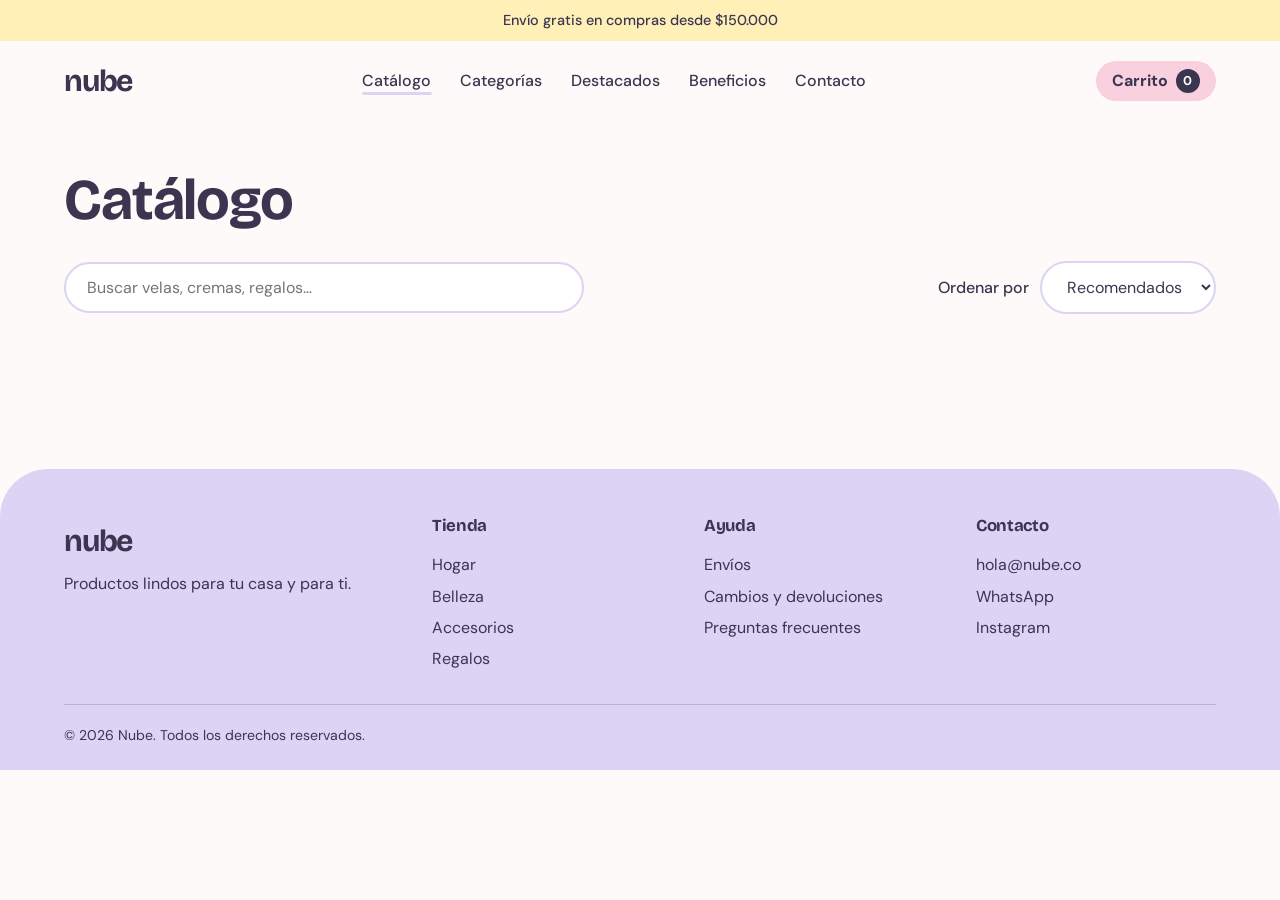
==== catalogo.html @ 1531eeb5 "Rename Catalogo.html to catalogo.html" ====
<!DOCTYPE html>
<html lang="es">
<head>
  <meta charset="UTF-8">
  <meta name="viewport" content="width=device-width, initial-scale=1">
  <title>Catálogo · Nube</title>
  <meta name="description" content="Mira todos los productos de Nube: hogar, bienestar, belleza, accesorios y regalos. Busca, filtra y pide por WhatsApp.">
  <meta name="theme-color" content="#dcd3f5">
  <link rel="canonical" href="https://www.tudominio.com/catalogo.html">
  <link rel="icon" href="data:image/svg+xml,%3Csvg xmlns='http://www.w3.org/2000/svg' viewBox='0 0 100 100'%3E%3Ctext y='.9em' font-size='90'%3E☁️%3C/text%3E%3C/svg%3E">
  <meta property="og:type" content="website">
  <meta property="og:site_name" content="Nube">
  <meta property="og:locale" content="es_CO">
  <meta property="og:title" content="Catálogo · Nube">
  <meta property="og:description" content="Mira todos los productos de Nube: hogar, bienestar, belleza, accesorios y regalos. Busca, filtra y pide por WhatsApp.">
  <meta property="og:url" content="https://www.tudominio.com/catalogo.html">
  <meta property="og:image" content="https://www.tudominio.com/img/compartir.jpg">
  <meta name="twitter:card" content="summary_large_image">
  <link rel="preconnect" href="https://fonts.googleapis.com">
  <link rel="preconnect" href="https://fonts.gstatic.com" crossorigin>
  <link href="https://fonts.googleapis.com/css2?family=Bricolage+Grotesque:opsz,wght@12..96,500;12..96,700&family=DM+Sans:wght@400;500;700&display=swap" rel="stylesheet">
  <link rel="stylesheet" href="styles.css">
</head>
<body data-pagina="catalogo">

  <a class="saltar" href="#contenido">Saltar al contenido</a>
  <noscript><p class="aviso">Para ver los productos y comprar necesitas activar JavaScript en tu navegador.</p></noscript>

  <p class="aviso">Envío gratis en compras desde $150.000</p>

  <header class="cabecera">
    <a class="logo" href="index.html">nube</a>
    <nav class="menu" id="menu" aria-label="Principal">
      <a href="catalogo.html" aria-current="page">Catálogo</a>
      <a href="index.html#categorias">Categorías</a>
      <a href="#destacados">Destacados</a>
      <a href="index.html#beneficios">Beneficios</a>
      <a href="#contacto">Contacto</a>
    </nav>
    <button class="carrito" id="abrir-carrito" aria-label="Carrito, 0 productos">Carrito <span id="contador">0</span></button>
    <button class="menu-btn" id="menu-btn" aria-expanded="false" aria-controls="menu" aria-label="Abrir menú"><span></span></button>
  </header>

  <main id="contenido">
    <section class="seccion catalogo">
      <h1 class="catalogo__titulo">Catálogo</h1>

      <div class="herramientas">
        <div class="buscador">
          <label class="sr" for="buscar">Buscar productos</label>
          <input id="buscar" type="search" placeholder="Buscar velas, cremas, regalos…" autocomplete="off">
        </div>
        <div class="orden">
          <label for="orden">Ordenar por</label>
          <select id="orden">
            <option value="relevancia">Recomendados</option>
            <option value="menor">Menor precio</option>
            <option value="mayor">Mayor precio</option>
            <option value="nombre">Nombre A–Z</option>
          </select>
        </div>
      </div>

      <div class="chips" id="chips" role="group" aria-label="Filtrar por categoría"></div>

      <p class="resultado" id="resultado" aria-live="polite"></p>
      <div class="productos" id="productos"></div>

      <div class="sin-resultados" id="sin-resultados" hidden>
        <h2>No encontramos productos con esa búsqueda</h2>
        <p>Prueba con otra palabra o revisa todas las categorías.</p>
        <button class="boton boton--suave" id="limpiar">Quitar filtros</button>
      </div>
    </section>
  </main>

  <footer class="pie" id="contacto">
    <div>
      <a class="logo" href="index.html">nube</a>
      <p>Productos lindos para tu casa y para ti.</p>
    </div>
    <div>
      <h3>Tienda</h3>
      <a href="catalogo.html?cat=hogar">Hogar</a><a href="catalogo.html?cat=belleza">Belleza</a><a href="catalogo.html?cat=accesorios">Accesorios</a><a href="catalogo.html?cat=regalos">Regalos</a>
    </div>
    <div>
      <h3>Ayuda</h3>
      <a href="#">Envíos</a><a href="#">Cambios y devoluciones</a><a href="#">Preguntas frecuentes</a>
    </div>
    <div>
      <h3>Contacto</h3>
      <a href="mailto:hola@nube.co">hola@nube.co</a><a href="#">WhatsApp</a><a href="#">Instagram</a>
    </div>
    <p class="pie__legal">© 2026 Nube. Todos los derechos reservados.</p>
  </footer>

  <div class="overlay" id="overlay"></div>
  <aside class="drawer" id="drawer" aria-label="Tu carrito">
    <div class="drawer__cab">
      <h2>Tu carrito</h2>
      <button class="drawer__cerrar" id="cerrar" aria-label="Cerrar carrito">✕</button>
    </div>

    <div class="drawer__cuerpo">
      <div id="vacio" class="vacio">
        <p>Aún no has agregado nada.</p>
        <button class="boton boton--suave" id="seguir">Ver productos</button>
      </div>
      <ul id="items" class="items"></ul>
    </div>

    <form class="drawer__pie" id="pedido" hidden>
      <p class="total"><span>Total</span><strong id="total">$0</strong></p>
      <label for="nombre">Tu nombre</label>
      <input id="nombre" required autocomplete="name">
      <label for="direccion">Ciudad y dirección de entrega</label>
      <input id="direccion" required autocomplete="street-address">
      <label for="notas">Notas (opcional)</label>
      <input id="notas" placeholder="Color, talla, hora de entrega…">
      <button class="boton boton--wa" type="submit">Enviar pedido por WhatsApp</button>
      <p class="nota">Confirmamos disponibilidad y envío por el chat. El pago se acuerda ahí.</p>
    </form>
  </aside>

  <script src="productos.js"></script>
  <script src="carrito.js"></script>
  <script src="catalogo.js"></script>
  <script src="menu.js"></script>
  <script src="whatsapp.js"></script>
</body>
</html>
---- styles.css ----
/* ===== Tokens ===== */
:root {
  --fondo: #fffafa;
  --tinta: #3b3550;
  --tinta-suave: #6d6785;
  --durazno: #ffd9c9;
  --menta: #cdefe0;
  --lavanda: #dcd3f5;
  --mantequilla: #fff0b8;
  --cielo: #cfe6f7;
  --rosa: #f9d0dd;
  --radio: 24px;
  --fuente-titulo: "Bricolage Grotesque", system-ui, sans-serif;
  --fuente-texto: "DM Sans", system-ui, sans-serif;
}

*, *::before, *::after { box-sizing: border-box; }
html { scroll-behavior: smooth; }
body {
  margin: 0;
  background: var(--fondo);
  color: var(--tinta);
  font-family: var(--fuente-texto);
  font-size: 1rem;
  line-height: 1.6;
}
h1, h2, h3 { font-family: var(--fuente-titulo); line-height: 1.1; margin: 0; letter-spacing: -0.02em; }
p { margin: 0; }
a { color: inherit; }
:focus-visible { outline: 3px solid var(--tinta); outline-offset: 3px; border-radius: 8px; }
.sr { position: absolute; width: 1px; height: 1px; overflow: hidden; clip: rect(0 0 0 0); }

/* Tonos reutilizables */
.tono-durazno { background: var(--durazno); }
.tono-menta { background: var(--menta); }
.tono-lavanda { background: var(--lavanda); }
.tono-mantequilla { background: var(--mantequilla); }
.tono-cielo { background: var(--cielo); }
.tono-rosa { background: var(--rosa); }

/* ===== Botones ===== */
.boton {
  display: inline-block;
  padding: 0.85rem 1.6rem;
  border: 0;
  border-radius: 999px;
  background: var(--tinta);
  color: #fff;
  font: 700 1rem var(--fuente-texto);
  text-decoration: none;
  cursor: pointer;
  transition: transform 0.15s ease, background 0.15s ease;
}
.boton:hover { background: #2b2640; transform: translateY(-2px); }
.boton--suave { background: var(--lavanda); color: var(--tinta); }
.boton--suave:hover { background: #cfc3f0; }
.boton--mini { padding: 0.45rem 1rem; font-size: 0.9rem; }

/* ===== Aviso y cabecera ===== */
.aviso {
  background: var(--mantequilla);
  text-align: center;
  padding: 0.55rem 1rem;
  font-size: 0.9rem;
  font-weight: 500;
}
.cabecera {
  position: sticky; top: 0; z-index: 10;
  display: flex; align-items: center; justify-content: space-between; gap: 1rem;
  padding: 1rem clamp(1rem, 5vw, 4rem);
  background: rgba(255, 250, 250, 0.92);
  backdrop-filter: blur(8px);
}
.logo {
  font-family: var(--fuente-titulo);
  font-weight: 700;
  font-size: 1.9rem;
  letter-spacing: -0.04em;
  text-decoration: none;
}
.menu { display: flex; gap: 1.8rem; }
.menu a { text-decoration: none; font-weight: 500; }
.menu a:hover { text-decoration: underline; text-underline-offset: 6px; }
.carrito {
  display: inline-flex; align-items: center; gap: 0.5rem;
  padding: 0.5rem 1rem;
  background: var(--rosa);
  border-radius: 999px;
  font-weight: 700; text-decoration: none;
}
.carrito span {
  display: grid; place-items: center;
  min-width: 1.5rem; height: 1.5rem;
  background: var(--tinta); color: #fff;
  border-radius: 999px; font-size: 0.8rem;
}

/* ===== Hero ===== */
.hero {
  display: grid;
  grid-template-columns: 1.1fr 1fr;
  align-items: center;
  gap: 3rem;
  padding: clamp(2rem, 6vw, 5rem) clamp(1rem, 5vw, 4rem);
}
.hero h1 { font-size: clamp(2.4rem, 5.5vw, 4.4rem); max-width: 14ch; }
.hero__texto p { margin: 1.4rem 0 2rem; max-width: 46ch; font-size: 1.15rem; color: var(--tinta-suave); }
.hero__acciones { display: flex; flex-wrap: wrap; gap: 0.8rem; }

.hero__collage {
  position: relative;
  aspect-ratio: 1 / 1;
  max-width: 520px;
  width: 100%;
  justify-self: center;
}
.forma {
  position: absolute;
  display: grid; place-items: center;
  font-size: clamp(3rem, 8vw, 5.5rem);
}
.forma--1 { inset: 0 38% 38% 0; background: var(--durazno); border-radius: 50% 50% 50% 12%; }
.forma--2 { inset: 8% 0 50% 54%; background: var(--lavanda); border-radius: 999px; }
.forma--3 { inset: 46% 30% 0 0; background: var(--menta); border-radius: 12% 50% 50% 50%; }
.forma--4 { inset: 56% 0 0 72%; background: var(--mantequilla); border-radius: 50%; font-size: clamp(2rem, 5vw, 3.4rem); }

/* ===== Secciones ===== */
.seccion { padding: clamp(2.5rem, 6vw, 4.5rem) clamp(1rem, 5vw, 4rem); }
.seccion h2 { font-size: clamp(1.7rem, 3.5vw, 2.5rem); }
.seccion__cabecera {
  display: flex; align-items: end; justify-content: space-between; gap: 1rem; flex-wrap: wrap;
  margin-bottom: 2rem;
}
.enlace { font-weight: 700; text-underline-offset: 5px; }

/* Categorías */
.categorias {
  display: grid;
  grid-template-columns: repeat(5, 1fr);
  gap: 1rem;
  margin-top: 2rem;
}
.cat {
  display: flex; flex-direction: column; justify-content: space-between;
  min-height: 170px;
  padding: 1.2rem;
  border-radius: var(--radio);
  text-decoration: none;
  font: 700 1.25rem var(--fuente-titulo);
  transition: transform 0.2s ease;
}
.cat span { font-size: 2.4rem; }
.cat:hover { transform: translateY(-6px) rotate(-1deg); }
.cat--durazno { background: var(--durazno); border-radius: 60px 24px 24px 24px; }
.cat--menta { background: var(--menta); border-radius: 24px 60px 24px 24px; }
.cat--lavanda { background: var(--lavanda); border-radius: 24px 24px 60px 24px; }
.cat--mantequilla { background: var(--mantequilla); border-radius: 24px 24px 24px 60px; }
.cat--cielo { background: var(--cielo); border-radius: 60px 24px 60px 24px; }

/* Productos */
.productos {
  display: grid;
  grid-template-columns: repeat(4, 1fr);
  gap: 1.5rem;
}
.producto {
  display: flex; flex-direction: column; gap: 0.35rem;
}
.producto__img {
  position: relative;
  display: grid; place-items: center;
  aspect-ratio: 1 / 1;
  margin-bottom: 0.6rem;
  border-radius: var(--radio);
  font-size: 4.5rem;
  overflow: hidden;
}
.etiqueta {
  position: absolute; top: 0.8rem; left: 0.8rem;
  padding: 0.2rem 0.7rem;
  background: #fff; color: var(--tinta);
  border-radius: 999px;
  font: 700 0.8rem var(--fuente-texto);
}
.producto h3 { font-size: 1.1rem; letter-spacing: -0.01em; }
.producto__desc { color: var(--tinta-suave); font-size: 0.92rem; }
.producto__pie {
  display: flex; align-items: center; justify-content: space-between;
  margin-top: 0.5rem;
}
.producto__pie strong { font: 700 1.15rem var(--fuente-titulo); }

/* Beneficios */
.beneficios ul {
  list-style: none; padding: 0; margin: 2rem 0 0;
  display: grid; grid-template-columns: repeat(4, 1fr); gap: 1rem;
}
.beneficios li { padding: 1.6rem; border-radius: var(--radio); }
.beneficios h3 { font-size: 1.2rem; margin-bottom: 0.5rem; }
.beneficios p { font-size: 0.95rem; }

/* Boletín */
.boletin {
  display: grid; grid-template-columns: 1fr 1fr; align-items: center; gap: 2rem;
  margin: 1rem clamp(1rem, 5vw, 4rem) 4rem;
  padding: clamp(2rem, 5vw, 3.5rem);
  background: var(--rosa);
  border-radius: 48px;
}
.boletin h2 { font-size: clamp(1.6rem, 3.2vw, 2.3rem); }
.boletin p { margin-top: 0.6rem; }
.boletin__form { display: flex; flex-wrap: wrap; gap: 0.7rem; }
.boletin__form input {
  flex: 1 1 220px;
  padding: 0.85rem 1.2rem;
  border: 2px solid transparent;
  border-radius: 999px;
  background: #fff;
  font: 400 1rem var(--fuente-texto);
  color: var(--tinta);
}
.boletin__form input:focus { outline: none; border-color: var(--tinta); }

/* ===== Pie ===== */
.pie {
  display: grid; grid-template-columns: 1.4fr 1fr 1fr 1fr; gap: 2rem;
  padding: 3rem clamp(1rem, 5vw, 4rem) 1.5rem;
  background: var(--lavanda);
  border-radius: 48px 48px 0 0;
}
.pie h3 { font-size: 1.05rem; margin-bottom: 0.7rem; }
.pie div { display: flex; flex-direction: column; gap: 0.35rem; }
.pie a { text-decoration: none; }
.pie a:not(.logo):hover { text-decoration: underline; text-underline-offset: 4px; }
.pie__legal { grid-column: 1 / -1; padding-top: 1.2rem; border-top: 1px solid rgba(59, 53, 80, 0.2); font-size: 0.88rem; }

/* ===== Responsive ===== */
@media (max-width: 960px) {
  .hero { grid-template-columns: 1fr; }
  .categorias { grid-template-columns: repeat(3, 1fr); }
  .productos, .beneficios ul { grid-template-columns: repeat(2, 1fr); }
  .boletin { grid-template-columns: 1fr; }
  .pie { grid-template-columns: 1fr 1fr; }
}
@media (max-width: 640px) {
  .categorias { grid-template-columns: repeat(2, 1fr); }
  .productos { gap: 1rem; }
  .producto__img { font-size: 3.2rem; }
  .producto__pie { flex-direction: column; align-items: flex-start; gap: 0.5rem; }
  .beneficios ul { grid-template-columns: 1fr; }
  .boletin { border-radius: 32px; }
}
@media (prefers-reduced-motion: reduce) {
  html { scroll-behavior: auto; }
  * { transition: none !important; }
}

/* ===== Carrito (panel lateral) ===== */
button.carrito { border: 0; font-family: var(--fuente-texto); font-size: 1rem; color: var(--tinta); cursor: pointer; }
.producto__img img { width: 100%; height: 100%; object-fit: cover; }
body.sin-scroll { overflow: hidden; }

.overlay {
  position: fixed; inset: 0; z-index: 20;
  background: rgba(59, 53, 80, 0.35);
  opacity: 0; visibility: hidden;
  transition: opacity 0.25s ease, visibility 0.25s;
}
.overlay.abierto { opacity: 1; visibility: visible; }

.drawer {
  position: fixed; top: 0; right: 0; bottom: 0; z-index: 30;
  display: flex; flex-direction: column;
  width: min(440px, 100%);
  background: var(--fondo);
  border-radius: 32px 0 0 32px;
  transform: translateX(100%); visibility: hidden;
  transition: transform 0.3s ease, visibility 0.3s;
}
.drawer.abierto { transform: none; visibility: visible; }
.drawer__cab { display: flex; justify-content: space-between; align-items: center; padding: 1.4rem 1.5rem 1rem; }
.drawer__cab h2 { font-size: 1.6rem; }
.drawer__cerrar {
  width: 2.5rem; height: 2.5rem; border: 0; border-radius: 50%;
  background: var(--lavanda); color: var(--tinta); font-size: 1rem; cursor: pointer;
}
.drawer__cuerpo { flex: 1; overflow-y: auto; padding: 0 1.5rem; }
.vacio { display: grid; justify-items: start; gap: 1rem; padding: 1rem 0; color: var(--tinta-suave); }
.items { list-style: none; margin: 0; padding: 0; display: grid; gap: 1rem; }
.linea { display: grid; grid-template-columns: 64px 1fr auto; gap: 0.9rem; align-items: start; }
.linea__img { display: grid; place-items: center; width: 64px; height: 64px; border-radius: 16px; font-size: 2rem; }
.linea__info { display: grid; gap: 0.15rem; font-size: 0.95rem; }
.linea__info span { color: var(--tinta-suave); }
.linea__sub { font-weight: 700; }
.cantidad { display: inline-flex; align-items: center; gap: 0.6rem; margin-top: 0.3rem; }
.cantidad button {
  width: 1.9rem; height: 1.9rem; border: 0; border-radius: 50%;
  background: var(--menta); color: var(--tinta); font-size: 1.1rem; cursor: pointer;
}
.cantidad output { min-width: 1.2rem; text-align: center; font-weight: 700; }

.drawer__pie {
  display: grid; gap: 0.35rem;
  padding: 1.2rem 1.5rem 1.5rem;
  background: var(--rosa);
  border-radius: 28px 0 0 0;
}
.drawer__pie[hidden], .vacio[hidden] { display: none; }
.total { display: flex; justify-content: space-between; align-items: baseline; margin-bottom: 0.4rem; }
.total strong { font: 700 1.6rem var(--fuente-titulo); }
.drawer__pie label { font-size: 0.88rem; font-weight: 500; }
.drawer__pie input {
  padding: 0.65rem 1rem; margin-bottom: 0.4rem;
  border: 2px solid transparent; border-radius: 14px;
  background: #fff; color: var(--tinta); font: 400 1rem var(--fuente-texto);
}
.drawer__pie input:focus { outline: none; border-color: var(--tinta); }
.boton--wa { margin-top: 0.4rem; background: #25d366; color: #10361f; }
.boton--wa:hover { background: #1fbd5b; }
.nota { font-size: 0.82rem; color: var(--tinta-suave); text-align: center; }

/* ===== Catálogo ===== */
.menu a[aria-current="page"] { text-decoration: underline; text-underline-offset: 6px; text-decoration-thickness: 3px; text-decoration-color: var(--lavanda); }
.catalogo { padding-top: clamp(1.5rem, 4vw, 3rem); }
.catalogo__titulo { font-size: clamp(2.2rem, 5vw, 3.6rem); margin-bottom: 1.8rem; }
.herramientas { display: flex; flex-wrap: wrap; gap: 1rem; align-items: center; justify-content: space-between; }
.buscador { flex: 1 1 280px; max-width: 520px; }
.buscador input, .orden select {
  width: 100%;
  padding: 0.8rem 1.3rem;
  border: 2px solid var(--lavanda);
  border-radius: 999px;
  background: #fff;
  color: var(--tinta);
  font: 400 1rem var(--fuente-texto);
}
.buscador input:focus, .orden select:focus { outline: none; border-color: var(--tinta); }
.orden { display: flex; align-items: center; gap: 0.7rem; font-weight: 500; }
.orden select { width: auto; padding-right: 1rem; cursor: pointer; }
.chips { display: flex; flex-wrap: wrap; gap: 0.6rem; margin: 1.4rem 0 1.2rem; }
.chip {
  padding: 0.55rem 1.1rem;
  border: 2px solid transparent;
  border-radius: 999px;
  color: var(--tinta);
  font: 700 0.95rem var(--fuente-texto);
  cursor: pointer;
  transition: transform 0.15s ease;
}
.chip span { margin-left: 0.25rem; opacity: 0.65; font-weight: 500; }
.chip:hover { transform: translateY(-2px); }
.chip[aria-pressed="true"] { background: var(--tinta); color: #fff; }
.resultado { min-height: 1.6rem; margin-bottom: 1rem; color: var(--tinta-suave); font-size: 0.95rem; }
.sin-resultados { display: grid; justify-items: start; gap: 0.8rem; padding: 2.5rem; background: var(--mantequilla); border-radius: var(--radio); }
.sin-resultados[hidden], .productos[hidden] { display: none; }
.sin-resultados h2 { font-size: 1.5rem; }
@media (max-width: 640px) { .orden { width: 100%; } .orden select { flex: 1; } }

/* ===== Accesibilidad: enlace para saltar al contenido ===== */
.saltar {
  position: absolute; left: 1rem; top: -4rem; z-index: 50;
  padding: 0.6rem 1.1rem;
  background: var(--tinta); color: #fff;
  border-radius: 999px; font-weight: 700; text-decoration: none;
}
.saltar:focus { top: 1rem; }

/* ===== Menú hamburguesa ===== */
.menu-btn {
  display: none;
  position: relative;
  width: 2.75rem; height: 2.75rem;
  border: 0; border-radius: 50%;
  background: var(--lavanda);
  cursor: pointer;
}
.menu-btn span, .menu-btn span::before, .menu-btn span::after {
  position: absolute;
  width: 20px; height: 2px;
  background: var(--tinta);
  border-radius: 2px;
  transition: transform 0.2s ease, background 0.2s ease;
}
.menu-btn span { top: 50%; left: 50%; margin: -1px 0 0 -10px; }
.menu-btn span::before, .menu-btn span::after { content: ""; left: 0; }
.menu-btn span::before { top: -6px; }
.menu-btn span::after { top: 6px; }
.menu-btn[aria-expanded="true"] span { background: transparent; }
.menu-btn[aria-expanded="true"] span::before { transform: translateY(6px) rotate(45deg); }
.menu-btn[aria-expanded="true"] span::after { transform: translateY(-6px) rotate(-45deg); }

@media (max-width: 760px) {
  .menu-btn { display: inline-block; }
  .carrito { margin-left: auto; }
  .menu {
    position: absolute; top: 100%; left: 0; right: 0;
    flex-direction: column; gap: 0;
    padding: 0.4rem clamp(1rem, 5vw, 4rem) 1.2rem;
    background: var(--fondo);
    border-radius: 0 0 28px 28px;
    box-shadow: 0 18px 30px -18px rgba(59, 53, 80, 0.35);
    opacity: 0; visibility: hidden; transform: translateY(-8px);
    transition: opacity 0.2s ease, transform 0.2s ease, visibility 0.2s;
  }
  .menu.abierto { opacity: 1; visibility: visible; transform: none; }
  .menu a { padding: 0.9rem 0; border-bottom: 1px solid var(--lavanda); font-size: 1.15rem; }
  .menu a:last-child { border-bottom: 0; }
}

/* ===== Botón flotante de WhatsApp ===== */
.wa-flotante {
  position: fixed;
  right: max(1rem, env(safe-area-inset-right));
  bottom: max(1rem, env(safe-area-inset-bottom));
  z-index: 15;
  display: inline-flex; align-items: center; gap: 0.6rem;
  height: 3.5rem; padding: 0 1.3rem 0 1rem;
  background: #25d366; color: #10361f;
  border-radius: 999px;
  box-shadow: 0 10px 24px -8px rgba(16, 54, 31, 0.45);
  font-weight: 700; text-decoration: none;
  transition: transform 0.15s ease, background 0.15s ease;
}
.wa-flotante:hover { background: #1fbd5b; transform: translateY(-3px); }
body.sin-scroll .wa-flotante { display: none; }
@media (max-width: 640px) {
  .wa-flotante { width: 3.5rem; padding: 0; justify-content: center; }
  .wa-flotante span { display: none; }
}
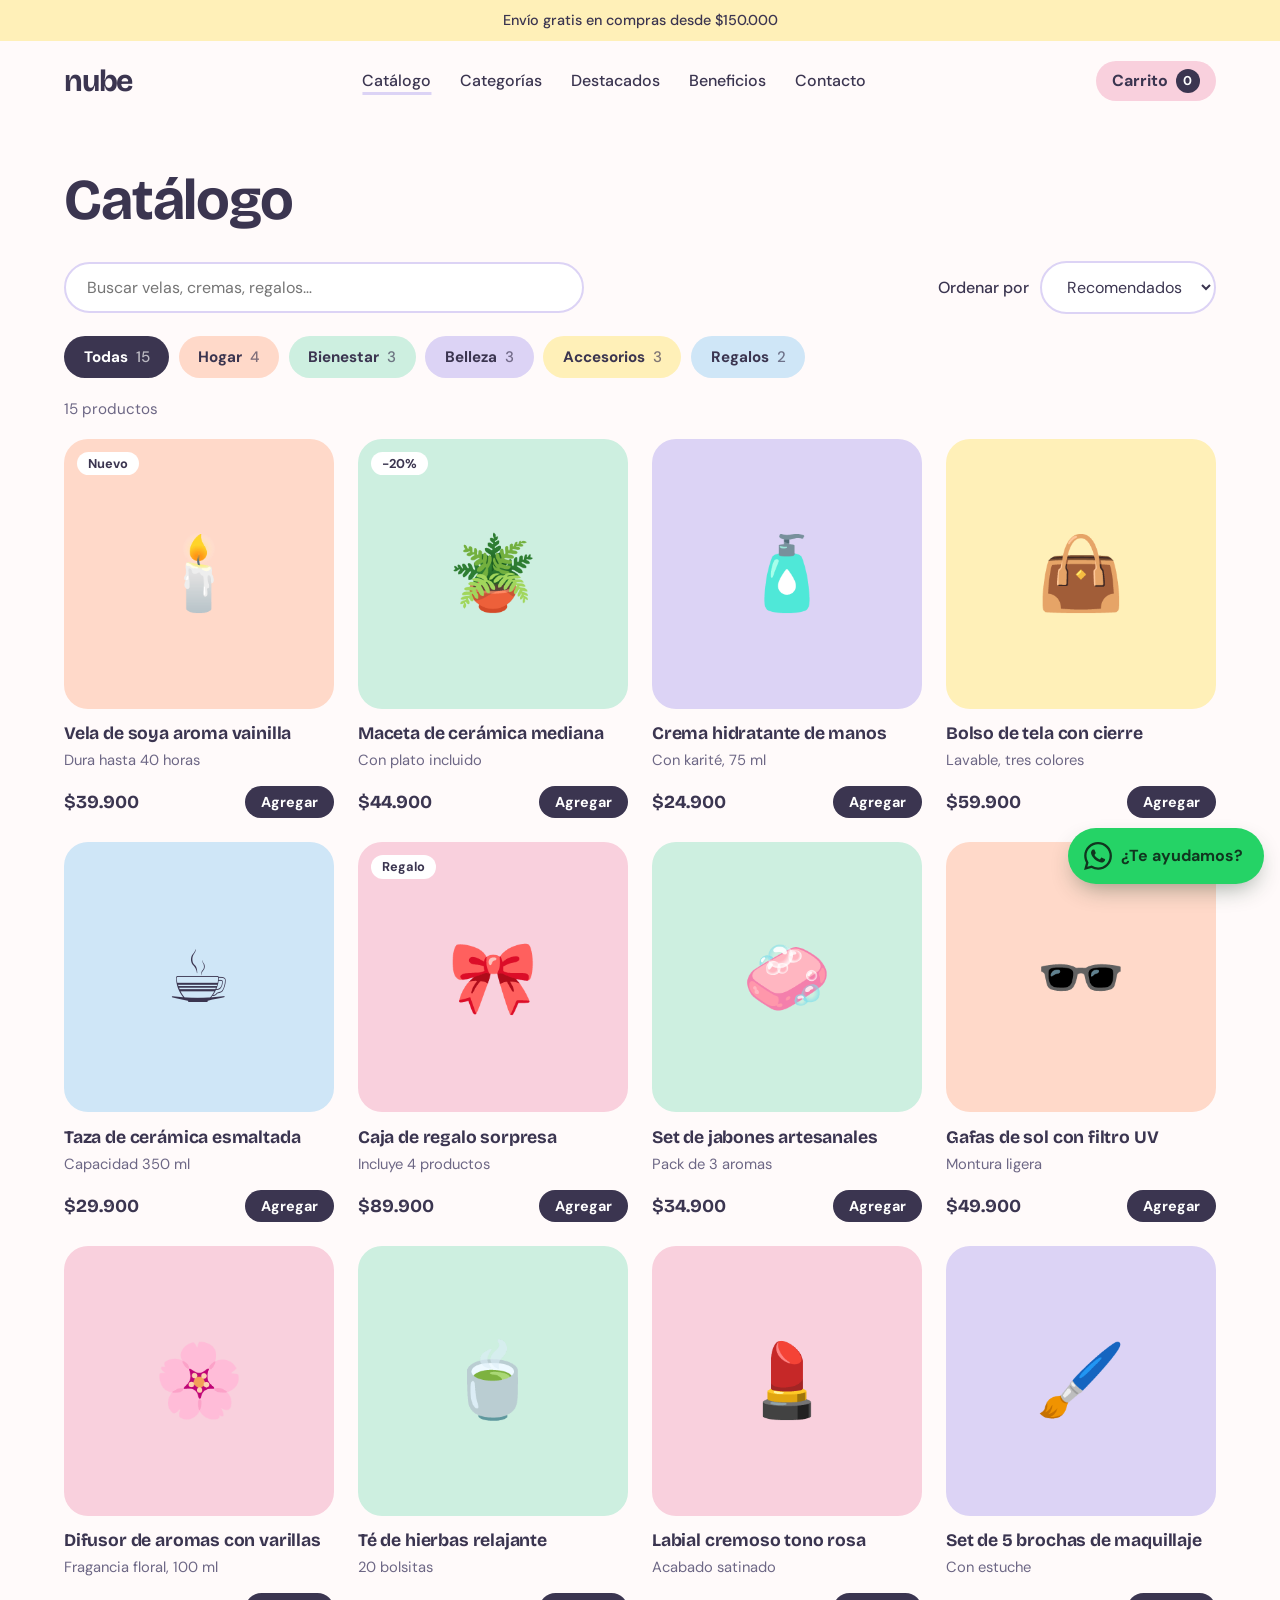
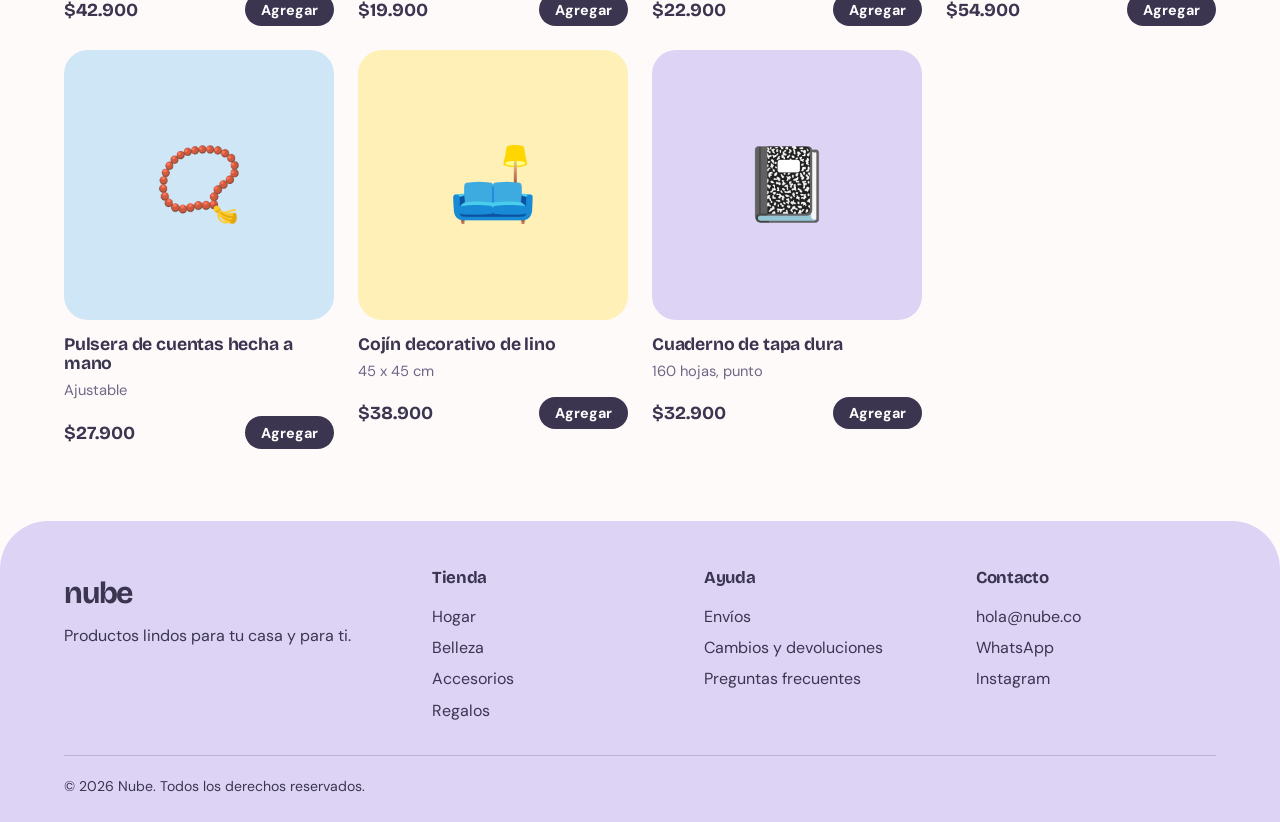
==== commit 5dd06bda: "Add files via upload" ====
--- a/catalogo.html
+++ b/catalogo.html
@@ -1,131 +1,131 @@
-<!DOCTYPE html>
-<html lang="es">
-<head>
-  <meta charset="UTF-8">
-  <meta name="viewport" content="width=device-width, initial-scale=1">
-  <title>Catálogo · Nube</title>
-  <meta name="description" content="Mira todos los productos de Nube: hogar, bienestar, belleza, accesorios y regalos. Busca, filtra y pide por WhatsApp.">
-  <meta name="theme-color" content="#dcd3f5">
-  <link rel="canonical" href="https://www.tudominio.com/catalogo.html">
-  <link rel="icon" href="data:image/svg+xml,%3Csvg xmlns='http://www.w3.org/2000/svg' viewBox='0 0 100 100'%3E%3Ctext y='.9em' font-size='90'%3E☁️%3C/text%3E%3C/svg%3E">
-  <meta property="og:type" content="website">
-  <meta property="og:site_name" content="Nube">
-  <meta property="og:locale" content="es_CO">
-  <meta property="og:title" content="Catálogo · Nube">
-  <meta property="og:description" content="Mira todos los productos de Nube: hogar, bienestar, belleza, accesorios y regalos. Busca, filtra y pide por WhatsApp.">
-  <meta property="og:url" content="https://www.tudominio.com/catalogo.html">
-  <meta property="og:image" content="https://www.tudominio.com/img/compartir.jpg">
-  <meta name="twitter:card" content="summary_large_image">
-  <link rel="preconnect" href="https://fonts.googleapis.com">
-  <link rel="preconnect" href="https://fonts.gstatic.com" crossorigin>
-  <link href="https://fonts.googleapis.com/css2?family=Bricolage+Grotesque:opsz,wght@12..96,500;12..96,700&family=DM+Sans:wght@400;500;700&display=swap" rel="stylesheet">
-  <link rel="stylesheet" href="styles.css">
-</head>
-<body data-pagina="catalogo">
-
-  <a class="saltar" href="#contenido">Saltar al contenido</a>
-  <noscript><p class="aviso">Para ver los productos y comprar necesitas activar JavaScript en tu navegador.</p></noscript>
-
-  <p class="aviso">Envío gratis en compras desde $150.000</p>
-
-  <header class="cabecera">
-    <a class="logo" href="index.html">nube</a>
-    <nav class="menu" id="menu" aria-label="Principal">
-      <a href="catalogo.html" aria-current="page">Catálogo</a>
-      <a href="index.html#categorias">Categorías</a>
-      <a href="#destacados">Destacados</a>
-      <a href="index.html#beneficios">Beneficios</a>
-      <a href="#contacto">Contacto</a>
-    </nav>
-    <button class="carrito" id="abrir-carrito" aria-label="Carrito, 0 productos">Carrito <span id="contador">0</span></button>
-    <button class="menu-btn" id="menu-btn" aria-expanded="false" aria-controls="menu" aria-label="Abrir menú"><span></span></button>
-  </header>
-
-  <main id="contenido">
-    <section class="seccion catalogo">
-      <h1 class="catalogo__titulo">Catálogo</h1>
-
-      <div class="herramientas">
-        <div class="buscador">
-          <label class="sr" for="buscar">Buscar productos</label>
-          <input id="buscar" type="search" placeholder="Buscar velas, cremas, regalos…" autocomplete="off">
-        </div>
-        <div class="orden">
-          <label for="orden">Ordenar por</label>
-          <select id="orden">
-            <option value="relevancia">Recomendados</option>
-            <option value="menor">Menor precio</option>
-            <option value="mayor">Mayor precio</option>
-            <option value="nombre">Nombre A–Z</option>
-          </select>
-        </div>
-      </div>
-
-      <div class="chips" id="chips" role="group" aria-label="Filtrar por categoría"></div>
-
-      <p class="resultado" id="resultado" aria-live="polite"></p>
-      <div class="productos" id="productos"></div>
-
-      <div class="sin-resultados" id="sin-resultados" hidden>
-        <h2>No encontramos productos con esa búsqueda</h2>
-        <p>Prueba con otra palabra o revisa todas las categorías.</p>
-        <button class="boton boton--suave" id="limpiar">Quitar filtros</button>
-      </div>
-    </section>
-  </main>
-
-  <footer class="pie" id="contacto">
-    <div>
-      <a class="logo" href="index.html">nube</a>
-      <p>Productos lindos para tu casa y para ti.</p>
-    </div>
-    <div>
-      <h3>Tienda</h3>
-      <a href="catalogo.html?cat=hogar">Hogar</a><a href="catalogo.html?cat=belleza">Belleza</a><a href="catalogo.html?cat=accesorios">Accesorios</a><a href="catalogo.html?cat=regalos">Regalos</a>
-    </div>
-    <div>
-      <h3>Ayuda</h3>
-      <a href="#">Envíos</a><a href="#">Cambios y devoluciones</a><a href="#">Preguntas frecuentes</a>
-    </div>
-    <div>
-      <h3>Contacto</h3>
-      <a href="mailto:hola@nube.co">hola@nube.co</a><a href="#">WhatsApp</a><a href="#">Instagram</a>
-    </div>
-    <p class="pie__legal">© 2026 Nube. Todos los derechos reservados.</p>
-  </footer>
-
-  <div class="overlay" id="overlay"></div>
-  <aside class="drawer" id="drawer" aria-label="Tu carrito">
-    <div class="drawer__cab">
-      <h2>Tu carrito</h2>
-      <button class="drawer__cerrar" id="cerrar" aria-label="Cerrar carrito">✕</button>
-    </div>
-
-    <div class="drawer__cuerpo">
-      <div id="vacio" class="vacio">
-        <p>Aún no has agregado nada.</p>
-        <button class="boton boton--suave" id="seguir">Ver productos</button>
-      </div>
-      <ul id="items" class="items"></ul>
-    </div>
-
-    <form class="drawer__pie" id="pedido" hidden>
-      <p class="total"><span>Total</span><strong id="total">$0</strong></p>
-      <label for="nombre">Tu nombre</label>
-      <input id="nombre" required autocomplete="name">
-      <label for="direccion">Ciudad y dirección de entrega</label>
-      <input id="direccion" required autocomplete="street-address">
-      <label for="notas">Notas (opcional)</label>
-      <input id="notas" placeholder="Color, talla, hora de entrega…">
-      <button class="boton boton--wa" type="submit">Enviar pedido por WhatsApp</button>
-      <p class="nota">Confirmamos disponibilidad y envío por el chat. El pago se acuerda ahí.</p>
-    </form>
-  </aside>
-
-  <script src="productos.js"></script>
-  <script src="carrito.js"></script>
-  <script src="catalogo.js"></script>
-  <script src="menu.js"></script>
-  <script src="whatsapp.js"></script>
-</body>
-</html>
+<!DOCTYPE html>
+<html lang="es">
+<head>
+  <meta charset="UTF-8">
+  <meta name="viewport" content="width=device-width, initial-scale=1">
+  <title>Catálogo · Nube</title>
+  <meta name="description" content="Mira todos los productos de Nube: hogar, bienestar, belleza, accesorios y regalos. Busca, filtra y pide por WhatsApp.">
+  <meta name="theme-color" content="#dcd3f5">
+  <link rel="canonical" href="https://mangelcrak.github.io/catalogo.html">
+  <link rel="icon" href="data:image/svg+xml,%3Csvg xmlns='http://www.w3.org/2000/svg' viewBox='0 0 100 100'%3E%3Ctext y='.9em' font-size='90'%3E☁️%3C/text%3E%3C/svg%3E">
+  <meta property="og:type" content="website">
+  <meta property="og:site_name" content="Nube">
+  <meta property="og:locale" content="es_CO">
+  <meta property="og:title" content="Catálogo · Nube">
+  <meta property="og:description" content="Mira todos los productos de Nube: hogar, bienestar, belleza, accesorios y regalos. Busca, filtra y pide por WhatsApp.">
+  <meta property="og:url" content="https://mangelcrak.github.io/catalogo.html">
+  <meta property="og:image" content="https://mangelcrak.github.io/img/compartir.jpg">
+  <meta name="twitter:card" content="summary_large_image">
+  <link rel="preconnect" href="https://fonts.googleapis.com">
+  <link rel="preconnect" href="https://fonts.gstatic.com" crossorigin>
+  <link href="https://fonts.googleapis.com/css2?family=Bricolage+Grotesque:opsz,wght@12..96,500;12..96,700&family=DM+Sans:wght@400;500;700&display=swap" rel="stylesheet">
+  <link rel="stylesheet" href="styles.css">
+</head>
+<body data-pagina="catalogo">
+
+  <a class="saltar" href="#contenido">Saltar al contenido</a>
+  <noscript><p class="aviso">Para ver los productos y comprar necesitas activar JavaScript en tu navegador.</p></noscript>
+
+  <p class="aviso">Envío gratis en compras desde $150.000</p>
+
+  <header class="cabecera">
+    <a class="logo" href="index.html">nube</a>
+    <nav class="menu" id="menu" aria-label="Principal">
+      <a href="catalogo.html" aria-current="page">Catálogo</a>
+      <a href="index.html#categorias">Categorías</a>
+      <a href="index.html#destacados">Destacados</a>
+      <a href="index.html#beneficios">Beneficios</a>
+      <a href="#contacto">Contacto</a>
+    </nav>
+    <button class="carrito" id="abrir-carrito" aria-label="Carrito, 0 productos">Carrito <span id="contador">0</span></button>
+    <button class="menu-btn" id="menu-btn" aria-expanded="false" aria-controls="menu" aria-label="Abrir menú"><span></span></button>
+  </header>
+
+  <main id="contenido">
+    <section class="seccion catalogo">
+      <h1 class="catalogo__titulo">Catálogo</h1>
+
+      <div class="herramientas">
+        <div class="buscador">
+          <label class="sr" for="buscar">Buscar productos</label>
+          <input id="buscar" type="search" placeholder="Buscar velas, cremas, regalos…" autocomplete="off">
+        </div>
+        <div class="orden">
+          <label for="orden">Ordenar por</label>
+          <select id="orden">
+            <option value="relevancia">Recomendados</option>
+            <option value="menor">Menor precio</option>
+            <option value="mayor">Mayor precio</option>
+            <option value="nombre">Nombre A–Z</option>
+          </select>
+        </div>
+      </div>
+
+      <div class="chips" id="chips" role="group" aria-label="Filtrar por categoría"></div>
+
+      <p class="resultado" id="resultado" aria-live="polite"></p>
+      <div class="productos" id="productos"></div>
+
+      <div class="sin-resultados" id="sin-resultados" hidden>
+        <h2>No encontramos productos con esa búsqueda</h2>
+        <p>Prueba con otra palabra o revisa todas las categorías.</p>
+        <button class="boton boton--suave" id="limpiar">Quitar filtros</button>
+      </div>
+    </section>
+  </main>
+
+  <footer class="pie" id="contacto">
+    <div>
+      <a class="logo" href="index.html">nube</a>
+      <p>Productos lindos para tu casa y para ti.</p>
+    </div>
+    <div>
+      <h3>Tienda</h3>
+      <a href="catalogo.html?cat=hogar">Hogar</a><a href="catalogo.html?cat=belleza">Belleza</a><a href="catalogo.html?cat=accesorios">Accesorios</a><a href="catalogo.html?cat=regalos">Regalos</a>
+    </div>
+    <div>
+      <h3>Ayuda</h3>
+      <a href="#">Envíos</a><a href="#">Cambios y devoluciones</a><a href="#">Preguntas frecuentes</a>
+    </div>
+    <div>
+      <h3>Contacto</h3>
+      <a href="mailto:hola@nube.co">hola@nube.co</a><a href="#">WhatsApp</a><a href="#">Instagram</a>
+    </div>
+    <p class="pie__legal">© 2026 Nube. Todos los derechos reservados.</p>
+  </footer>
+
+  <div class="overlay" id="overlay"></div>
+  <aside class="drawer" id="drawer" aria-label="Tu carrito">
+    <div class="drawer__cab">
+      <h2>Tu carrito</h2>
+      <button class="drawer__cerrar" id="cerrar" aria-label="Cerrar carrito">✕</button>
+    </div>
+
+    <div class="drawer__cuerpo">
+      <div id="vacio" class="vacio">
+        <p>Aún no has agregado nada.</p>
+        <button class="boton boton--suave" id="seguir">Ver productos</button>
+      </div>
+      <ul id="items" class="items"></ul>
+    </div>
+
+    <form class="drawer__pie" id="pedido" hidden>
+      <p class="total"><span>Total</span><strong id="total">$0</strong></p>
+      <label for="nombre">Tu nombre</label>
+      <input id="nombre" required autocomplete="name">
+      <label for="direccion">Ciudad y dirección de entrega</label>
+      <input id="direccion" required autocomplete="street-address">
+      <label for="notas">Notas (opcional)</label>
+      <input id="notas" placeholder="Color, talla, hora de entrega…">
+      <button class="boton boton--wa" type="submit">Enviar pedido por WhatsApp</button>
+      <p class="nota">Confirmamos disponibilidad y envío por el chat. El pago se acuerda ahí.</p>
+    </form>
+  </aside>
+
+  <script src="productos.js"></script>
+  <script src="carrito.js"></script>
+  <script src="catalogo.js"></script>
+  <script src="menu.js"></script>
+  <script src="whatsapp.js"></script>
+</body>
+</html>
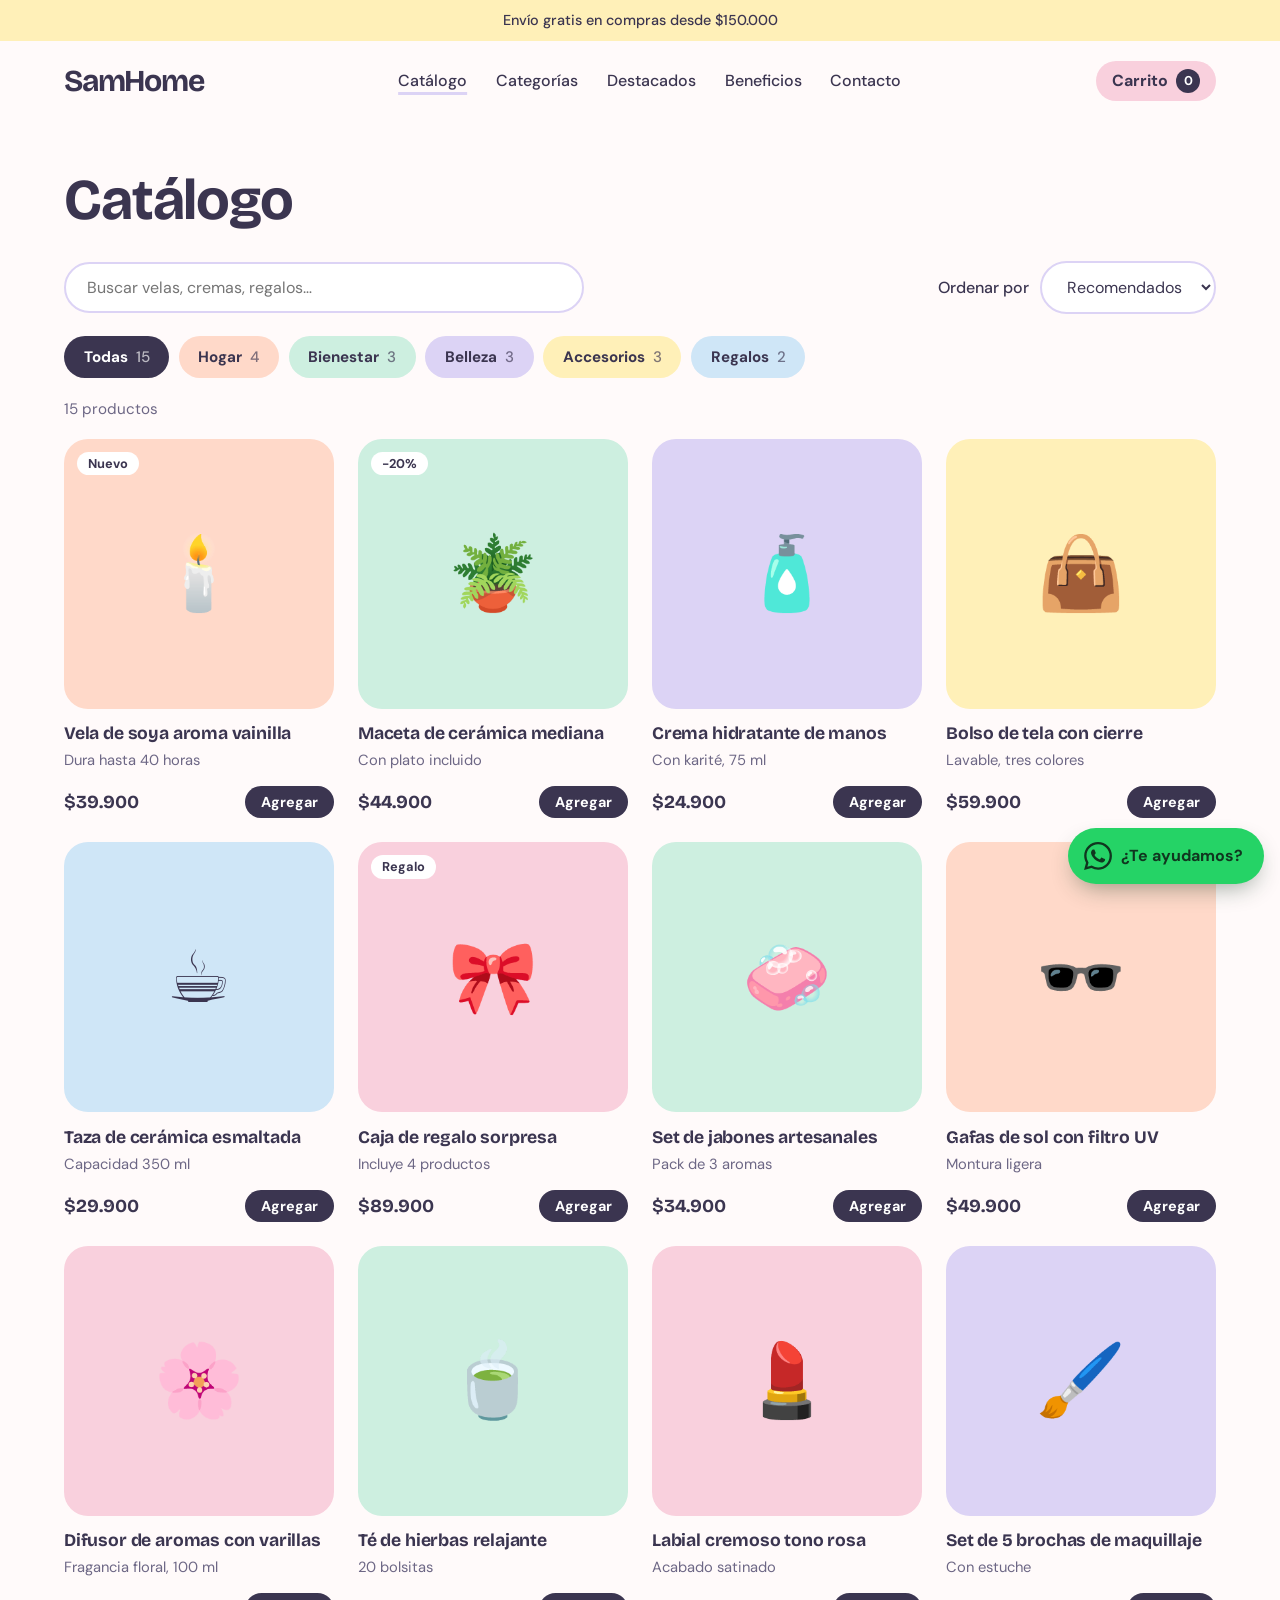
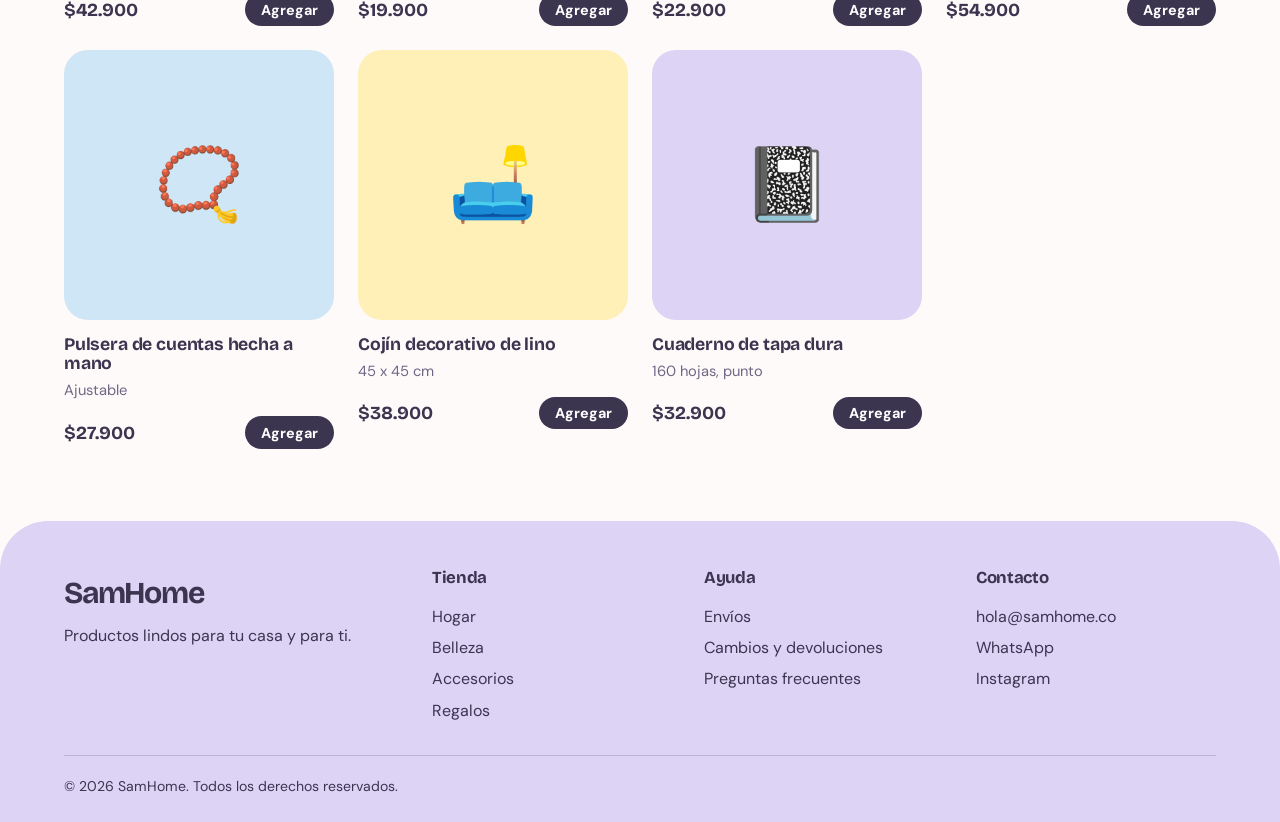
==== commit c8dd85fa: "Add files via upload" ====
--- a/catalogo.html
+++ b/catalogo.html
@@ -3,16 +3,16 @@
 <head>
   <meta charset="UTF-8">
   <meta name="viewport" content="width=device-width, initial-scale=1">
-  <title>Catálogo · Nube</title>
-  <meta name="description" content="Mira todos los productos de Nube: hogar, bienestar, belleza, accesorios y regalos. Busca, filtra y pide por WhatsApp.">
+  <title>Catálogo · SamHome</title>
+  <meta name="description" content="Mira todos los productos de SamHome: hogar, bienestar, belleza, accesorios y regalos. Busca, filtra y pide por WhatsApp.">
   <meta name="theme-color" content="#dcd3f5">
   <link rel="canonical" href="https://mangelcrak.github.io/catalogo.html">
-  <link rel="icon" href="data:image/svg+xml,%3Csvg xmlns='http://www.w3.org/2000/svg' viewBox='0 0 100 100'%3E%3Ctext y='.9em' font-size='90'%3E☁️%3C/text%3E%3C/svg%3E">
+  <link rel="icon" href="data:image/svg+xml,%3Csvg xmlns='http://www.w3.org/2000/svg' viewBox='0 0 100 100'%3E%3Ctext y='.9em' font-size='90'%3E🏠%3C/text%3E%3C/svg%3E">
   <meta property="og:type" content="website">
-  <meta property="og:site_name" content="Nube">
+  <meta property="og:site_name" content="SamHome">
   <meta property="og:locale" content="es_CO">
-  <meta property="og:title" content="Catálogo · Nube">
-  <meta property="og:description" content="Mira todos los productos de Nube: hogar, bienestar, belleza, accesorios y regalos. Busca, filtra y pide por WhatsApp.">
+  <meta property="og:title" content="Catálogo · SamHome">
+  <meta property="og:description" content="Mira todos los productos de SamHome: hogar, bienestar, belleza, accesorios y regalos. Busca, filtra y pide por WhatsApp.">
   <meta property="og:url" content="https://mangelcrak.github.io/catalogo.html">
   <meta property="og:image" content="https://mangelcrak.github.io/img/compartir.jpg">
   <meta name="twitter:card" content="summary_large_image">
@@ -29,7 +29,7 @@
   <p class="aviso">Envío gratis en compras desde $150.000</p>
 
   <header class="cabecera">
-    <a class="logo" href="index.html">nube</a>
+    <a class="logo" href="index.html">SamHome</a>
     <nav class="menu" id="menu" aria-label="Principal">
       <a href="catalogo.html" aria-current="page">Catálogo</a>
       <a href="index.html#categorias">Categorías</a>
@@ -76,7 +76,7 @@
 
   <footer class="pie" id="contacto">
     <div>
-      <a class="logo" href="index.html">nube</a>
+      <a class="logo" href="index.html">SamHome</a>
       <p>Productos lindos para tu casa y para ti.</p>
     </div>
     <div>
@@ -89,9 +89,9 @@
     </div>
     <div>
       <h3>Contacto</h3>
-      <a href="mailto:hola@nube.co">hola@nube.co</a><a href="#">WhatsApp</a><a href="#">Instagram</a>
+      <a href="mailto:hola@samhome.co">hola@samhome.co</a><a href="#">WhatsApp</a><a href="#">Instagram</a>
     </div>
-    <p class="pie__legal">© 2026 Nube. Todos los derechos reservados.</p>
+    <p class="pie__legal">© 2026 SamHome. Todos los derechos reservados.</p>
   </footer>
 
   <div class="overlay" id="overlay"></div>
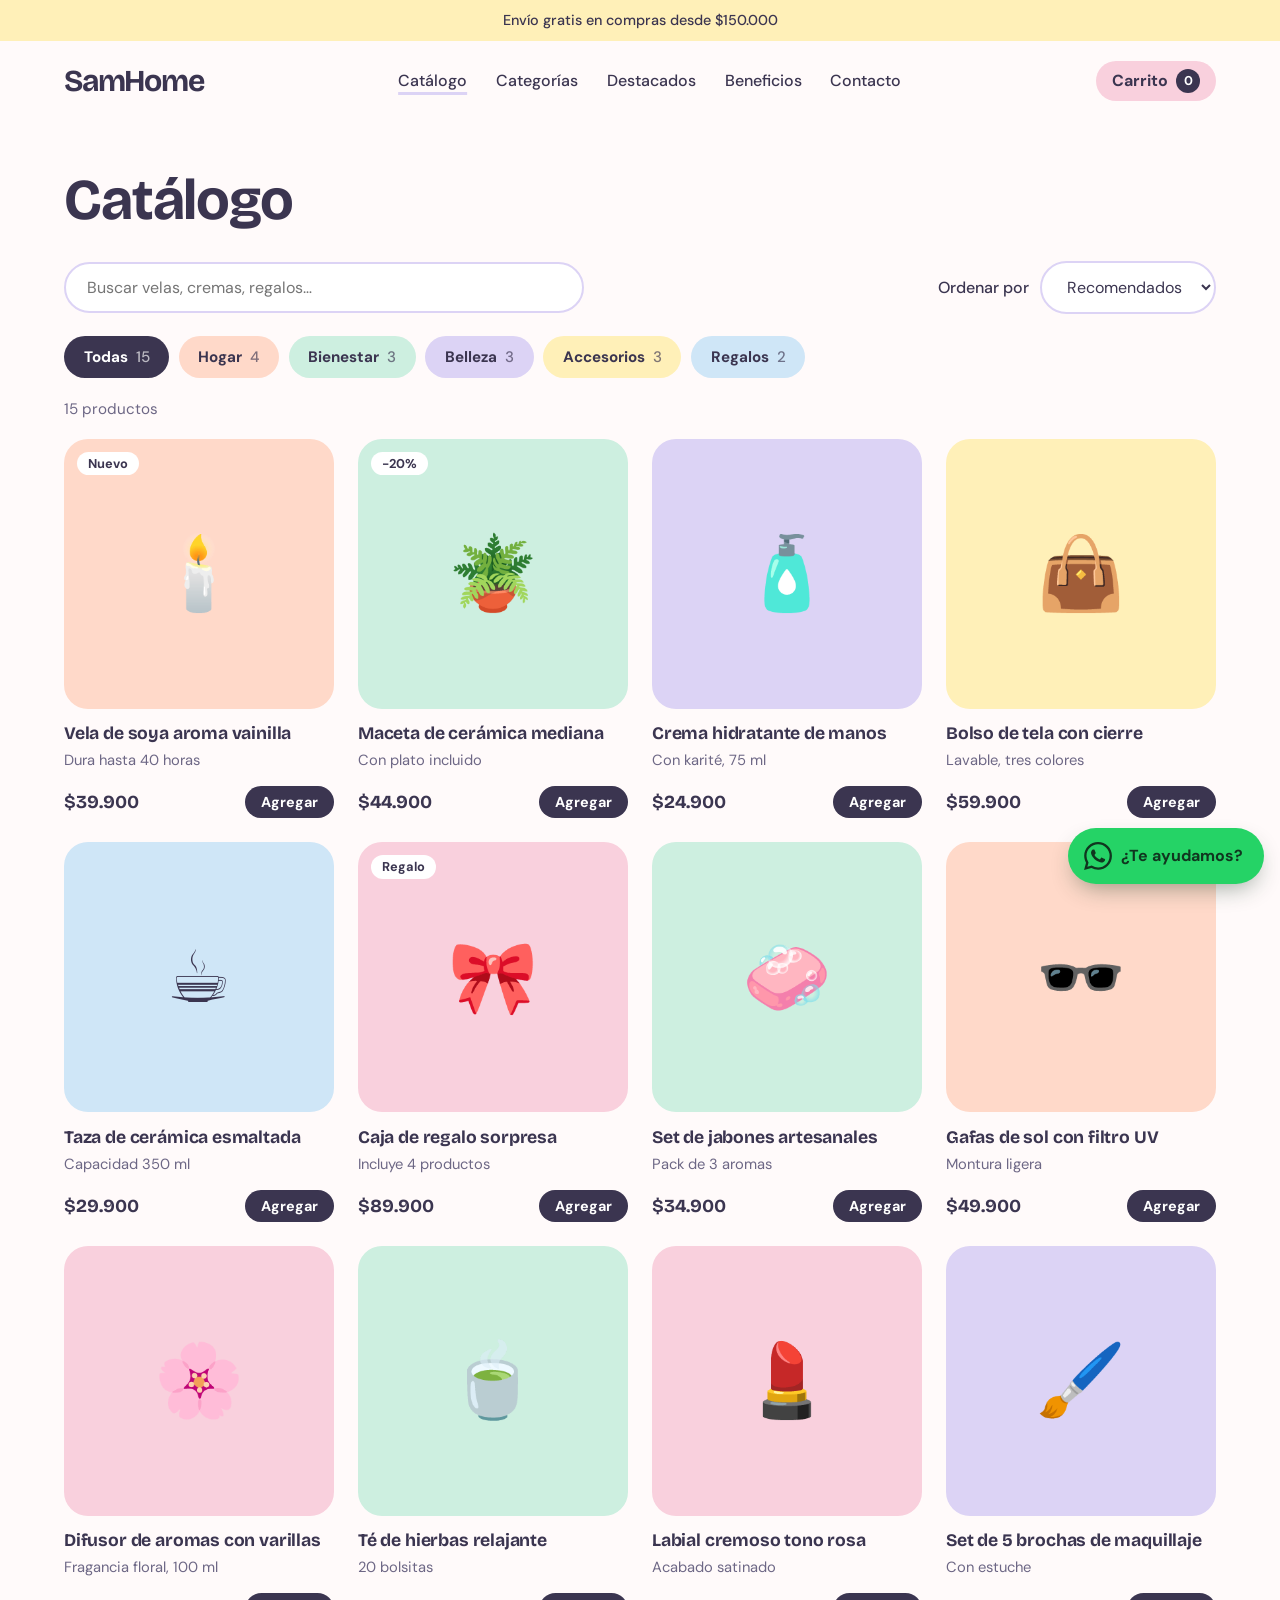
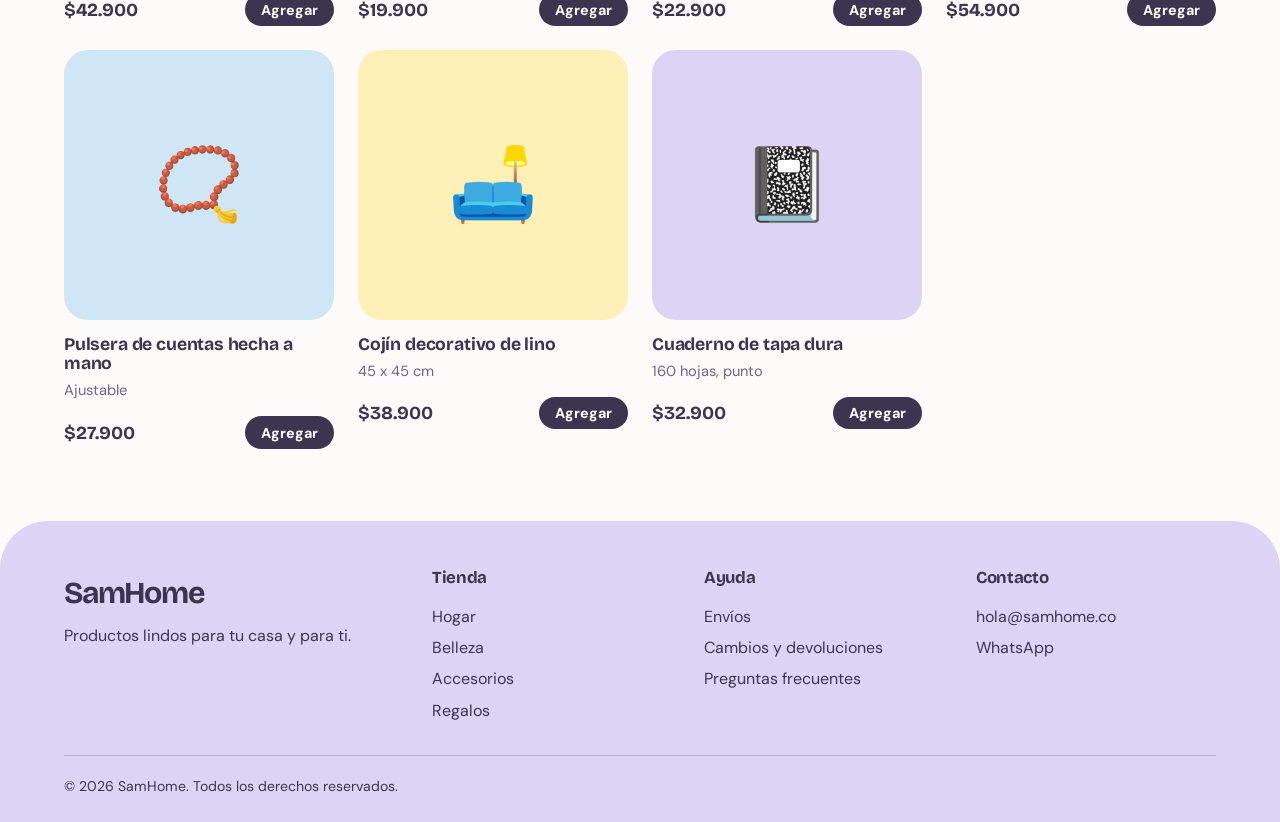
==== commit b99d3747: "Add files via upload" ====
--- a/catalogo.html
+++ b/catalogo.html
@@ -22,12 +22,28 @@
   <link rel="stylesheet" href="styles.css">
 </head>
 <body data-pagina="catalogo">
+<!--
+  =================== GUÍA RÁPIDA PARA EDITAR ===================
+  ✏️  SE PUEDE EDITAR LIBREMENTE: los textos entre etiquetas (títulos, párrafos,
+      botones), los emojis y los precios o nombres de ejemplo.
+  🙈  PARA OCULTAR UNA SECCIÓN: en VS Code selecciónala y presiona Ctrl+/ (Cmd+/ en Mac).
+      Repite lo mismo para volver a mostrarla.
+      Cada bloque de abajo dice si se puede ocultar o no.
+  ⚠️  NO borres ni cambies: los "id" (id="productos", id="drawer", id="menu"...),
+      los "class" ni las etiquetas script. El carrito, el menú y el catálogo dependen de ellos.
+  📞  Número de WhatsApp, correo, Instagram, productos y categorías NO se cambian aquí:
+      se cambian en el archivo productos.js
+  ================================================================
+-->
 
   <a class="saltar" href="#contenido">Saltar al contenido</a>
   <noscript><p class="aviso">Para ver los productos y comprar necesitas activar JavaScript en tu navegador.</p></noscript>
 
+  <!-- ✏️ BARRA SUPERIOR (se puede editar y se puede ocultar completa). -->
   <p class="aviso">Envío gratis en compras desde $150.000</p>
 
+  <!-- ⚠️ CABECERA: puedes cambiar el texto de los enlaces del menú.
+       NO la ocultes ni cambies los id, el botón del carrito ni el botón del menú móvil. -->
   <header class="cabecera">
     <a class="logo" href="index.html">SamHome</a>
     <nav class="menu" id="menu" aria-label="Principal">
@@ -42,6 +58,9 @@
   </header>
 
   <main id="contenido">
+    <!-- ⚠️ CATÁLOGO: puedes cambiar el título (h1) y los textos de ayuda.
+       NO borres ni cambies los id (buscar, orden, chips, productos, resultado, sin-resultados, limpiar):
+       el buscador y los filtros dependen de ellos. Los productos se editan en productos.js -->
     <section class="seccion catalogo">
       <h1 class="catalogo__titulo">Catálogo</h1>
 
@@ -74,6 +93,7 @@
     </section>
   </main>
 
+  <!-- ✏️ PIE DE PÁGINA: igual que en el inicio. Correo, WhatsApp e Instagram se cambian en productos.js -->
   <footer class="pie" id="contacto">
     <div>
       <a class="logo" href="index.html">SamHome</a>
@@ -89,11 +109,12 @@
     </div>
     <div>
       <h3>Contacto</h3>
-      <a href="mailto:hola@samhome.co">hola@samhome.co</a><a href="#">WhatsApp</a><a href="#">Instagram</a>
+      <a href="mailto:hola@samhome.co" data-correo>hola@samhome.co</a><a href="#" data-whatsapp>WhatsApp</a><a href="#" data-instagram>Instagram</a>
     </div>
     <p class="pie__legal">© 2026 SamHome. Todos los derechos reservados.</p>
   </footer>
 
+  <!-- ⚠️ CARRITO LATERAL: NO TOCAR NI OCULTAR. -->
   <div class="overlay" id="overlay"></div>
   <aside class="drawer" id="drawer" aria-label="Tu carrito">
     <div class="drawer__cab">
@@ -122,6 +143,7 @@
     </form>
   </aside>
 
+  <!-- ⚠️ SCRIPTS: NO TOCAR NI CAMBIAR EL ORDEN. -->
   <script src="productos.js"></script>
   <script src="carrito.js"></script>
   <script src="catalogo.js"></script>
--- a/styles.css
+++ b/styles.css
@@ -1,429 +1,471 @@
-/* ===== Tokens ===== */
-:root {
-  --fondo: #fffafa;
-  --tinta: #3b3550;
-  --tinta-suave: #6d6785;
-  --durazno: #ffd9c9;
-  --menta: #cdefe0;
-  --lavanda: #dcd3f5;
-  --mantequilla: #fff0b8;
-  --cielo: #cfe6f7;
-  --rosa: #f9d0dd;
-  --radio: 24px;
-  --fuente-titulo: "Bricolage Grotesque", system-ui, sans-serif;
-  --fuente-texto: "DM Sans", system-ui, sans-serif;
-}
-
-*, *::before, *::after { box-sizing: border-box; }
-html { scroll-behavior: smooth; }
-body {
-  margin: 0;
-  background: var(--fondo);
-  color: var(--tinta);
-  font-family: var(--fuente-texto);
-  font-size: 1rem;
-  line-height: 1.6;
-}
-h1, h2, h3 { font-family: var(--fuente-titulo); line-height: 1.1; margin: 0; letter-spacing: -0.02em; }
-p { margin: 0; }
-a { color: inherit; }
-:focus-visible { outline: 3px solid var(--tinta); outline-offset: 3px; border-radius: 8px; }
-.sr { position: absolute; width: 1px; height: 1px; overflow: hidden; clip: rect(0 0 0 0); }
-
-/* Tonos reutilizables */
-.tono-durazno { background: var(--durazno); }
-.tono-menta { background: var(--menta); }
-.tono-lavanda { background: var(--lavanda); }
-.tono-mantequilla { background: var(--mantequilla); }
-.tono-cielo { background: var(--cielo); }
-.tono-rosa { background: var(--rosa); }
-
-/* ===== Botones ===== */
-.boton {
-  display: inline-block;
-  padding: 0.85rem 1.6rem;
-  border: 0;
-  border-radius: 999px;
-  background: var(--tinta);
-  color: #fff;
-  font: 700 1rem var(--fuente-texto);
-  text-decoration: none;
-  cursor: pointer;
-  transition: transform 0.15s ease, background 0.15s ease;
-}
-.boton:hover { background: #2b2640; transform: translateY(-2px); }
-.boton--suave { background: var(--lavanda); color: var(--tinta); }
-.boton--suave:hover { background: #cfc3f0; }
-.boton--mini { padding: 0.45rem 1rem; font-size: 0.9rem; }
-
-/* ===== Aviso y cabecera ===== */
-.aviso {
-  background: var(--mantequilla);
-  text-align: center;
-  padding: 0.55rem 1rem;
-  font-size: 0.9rem;
-  font-weight: 500;
-}
-.cabecera {
-  position: sticky; top: 0; z-index: 10;
-  display: flex; align-items: center; justify-content: space-between; gap: 1rem;
-  padding: 1rem clamp(1rem, 5vw, 4rem);
-  background: rgba(255, 250, 250, 0.92);
-  backdrop-filter: blur(8px);
-}
-.logo {
-  font-family: var(--fuente-titulo);
-  font-weight: 700;
-  font-size: 1.9rem;
-  letter-spacing: -0.04em;
-  text-decoration: none;
-}
-.menu { display: flex; gap: 1.8rem; }
-.menu a { text-decoration: none; font-weight: 500; }
-.menu a:hover { text-decoration: underline; text-underline-offset: 6px; }
-.carrito {
-  display: inline-flex; align-items: center; gap: 0.5rem;
-  padding: 0.5rem 1rem;
-  background: var(--rosa);
-  border-radius: 999px;
-  font-weight: 700; text-decoration: none;
-}
-.carrito span {
-  display: grid; place-items: center;
-  min-width: 1.5rem; height: 1.5rem;
-  background: var(--tinta); color: #fff;
-  border-radius: 999px; font-size: 0.8rem;
-}
-
-/* ===== Hero ===== */
-.hero {
-  display: grid;
-  grid-template-columns: 1.1fr 1fr;
-  align-items: center;
-  gap: 3rem;
-  padding: clamp(2rem, 6vw, 5rem) clamp(1rem, 5vw, 4rem);
-}
-.hero h1 { font-size: clamp(2.4rem, 5.5vw, 4.4rem); max-width: 14ch; }
-.hero__texto p { margin: 1.4rem 0 2rem; max-width: 46ch; font-size: 1.15rem; color: var(--tinta-suave); }
-.hero__acciones { display: flex; flex-wrap: wrap; gap: 0.8rem; }
-
-.hero__collage {
-  position: relative;
-  aspect-ratio: 1 / 1;
-  max-width: 520px;
-  width: 100%;
-  justify-self: center;
-}
-.forma {
-  position: absolute;
-  display: grid; place-items: center;
-  font-size: clamp(3rem, 8vw, 5.5rem);
-}
-.forma--1 { inset: 0 38% 38% 0; background: var(--durazno); border-radius: 50% 50% 50% 12%; }
-.forma--2 { inset: 8% 0 50% 54%; background: var(--lavanda); border-radius: 999px; }
-.forma--3 { inset: 46% 30% 0 0; background: var(--menta); border-radius: 12% 50% 50% 50%; }
-.forma--4 { inset: 56% 0 0 72%; background: var(--mantequilla); border-radius: 50%; font-size: clamp(2rem, 5vw, 3.4rem); }
-
-/* ===== Secciones ===== */
-.seccion { padding: clamp(2.5rem, 6vw, 4.5rem) clamp(1rem, 5vw, 4rem); }
-.seccion h2 { font-size: clamp(1.7rem, 3.5vw, 2.5rem); }
-.seccion__cabecera {
-  display: flex; align-items: end; justify-content: space-between; gap: 1rem; flex-wrap: wrap;
-  margin-bottom: 2rem;
-}
-.enlace { font-weight: 700; text-underline-offset: 5px; }
-
-/* Categorías */
-.categorias {
-  display: grid;
-  grid-template-columns: repeat(5, 1fr);
-  gap: 1rem;
-  margin-top: 2rem;
-}
-.cat {
-  display: flex; flex-direction: column; justify-content: space-between;
-  min-height: 170px;
-  padding: 1.2rem;
-  border-radius: var(--radio);
-  text-decoration: none;
-  font: 700 1.25rem var(--fuente-titulo);
-  transition: transform 0.2s ease;
-}
-.cat span { font-size: 2.4rem; }
-.cat:hover { transform: translateY(-6px) rotate(-1deg); }
-.cat--durazno { background: var(--durazno); border-radius: 60px 24px 24px 24px; }
-.cat--menta { background: var(--menta); border-radius: 24px 60px 24px 24px; }
-.cat--lavanda { background: var(--lavanda); border-radius: 24px 24px 60px 24px; }
-.cat--mantequilla { background: var(--mantequilla); border-radius: 24px 24px 24px 60px; }
-.cat--cielo { background: var(--cielo); border-radius: 60px 24px 60px 24px; }
-
-/* Productos */
-.productos {
-  display: grid;
-  grid-template-columns: repeat(4, 1fr);
-  gap: 1.5rem;
-}
-.producto {
-  display: flex; flex-direction: column; gap: 0.35rem;
-}
-.producto__img {
-  position: relative;
-  display: grid; place-items: center;
-  aspect-ratio: 1 / 1;
-  margin-bottom: 0.6rem;
-  border-radius: var(--radio);
-  font-size: 4.5rem;
-  overflow: hidden;
-}
-.etiqueta {
-  position: absolute; top: 0.8rem; left: 0.8rem;
-  padding: 0.2rem 0.7rem;
-  background: #fff; color: var(--tinta);
-  border-radius: 999px;
-  font: 700 0.8rem var(--fuente-texto);
-}
-.producto h3 { font-size: 1.1rem; letter-spacing: -0.01em; }
-.producto__desc { color: var(--tinta-suave); font-size: 0.92rem; }
-.producto__pie {
-  display: flex; align-items: center; justify-content: space-between;
-  margin-top: 0.5rem;
-}
-.producto__pie strong { font: 700 1.15rem var(--fuente-titulo); }
-
-/* Beneficios */
-.beneficios ul {
-  list-style: none; padding: 0; margin: 2rem 0 0;
-  display: grid; grid-template-columns: repeat(4, 1fr); gap: 1rem;
-}
-.beneficios li { padding: 1.6rem; border-radius: var(--radio); }
-.beneficios h3 { font-size: 1.2rem; margin-bottom: 0.5rem; }
-.beneficios p { font-size: 0.95rem; }
-
-/* Boletín */
-.boletin {
-  display: grid; grid-template-columns: 1fr 1fr; align-items: center; gap: 2rem;
-  margin: 1rem clamp(1rem, 5vw, 4rem) 4rem;
-  padding: clamp(2rem, 5vw, 3.5rem);
-  background: var(--rosa);
-  border-radius: 48px;
-}
-.boletin h2 { font-size: clamp(1.6rem, 3.2vw, 2.3rem); }
-.boletin p { margin-top: 0.6rem; }
-.boletin__form { display: flex; flex-wrap: wrap; gap: 0.7rem; }
-.boletin__form input {
-  flex: 1 1 220px;
-  padding: 0.85rem 1.2rem;
-  border: 2px solid transparent;
-  border-radius: 999px;
-  background: #fff;
-  font: 400 1rem var(--fuente-texto);
-  color: var(--tinta);
-}
-.boletin__form input:focus { outline: none; border-color: var(--tinta); }
-
-/* ===== Pie ===== */
-.pie {
-  display: grid; grid-template-columns: 1.4fr 1fr 1fr 1fr; gap: 2rem;
-  padding: 3rem clamp(1rem, 5vw, 4rem) 1.5rem;
-  background: var(--lavanda);
-  border-radius: 48px 48px 0 0;
-}
-.pie h3 { font-size: 1.05rem; margin-bottom: 0.7rem; }
-.pie div { display: flex; flex-direction: column; gap: 0.35rem; }
-.pie a { text-decoration: none; }
-.pie a:not(.logo):hover { text-decoration: underline; text-underline-offset: 4px; }
-.pie__legal { grid-column: 1 / -1; padding-top: 1.2rem; border-top: 1px solid rgba(59, 53, 80, 0.2); font-size: 0.88rem; }
-
-/* ===== Responsive ===== */
-@media (max-width: 960px) {
-  .hero { grid-template-columns: 1fr; }
-  .categorias { grid-template-columns: repeat(3, 1fr); }
-  .productos, .beneficios ul { grid-template-columns: repeat(2, 1fr); }
-  .boletin { grid-template-columns: 1fr; }
-  .pie { grid-template-columns: 1fr 1fr; }
-}
-@media (max-width: 640px) {
-  .categorias { grid-template-columns: repeat(2, 1fr); }
-  .productos { gap: 1rem; }
-  .producto__img { font-size: 3.2rem; }
-  .producto__pie { flex-direction: column; align-items: flex-start; gap: 0.5rem; }
-  .beneficios ul { grid-template-columns: 1fr; }
-  .boletin { border-radius: 32px; }
-}
-@media (prefers-reduced-motion: reduce) {
-  html { scroll-behavior: auto; }
-  * { transition: none !important; }
-}
-
-/* ===== Carrito (panel lateral) ===== */
-button.carrito { border: 0; font-family: var(--fuente-texto); font-size: 1rem; color: var(--tinta); cursor: pointer; }
-.producto__img img { width: 100%; height: 100%; object-fit: cover; }
-body.sin-scroll { overflow: hidden; }
-
-.overlay {
-  position: fixed; inset: 0; z-index: 20;
-  background: rgba(59, 53, 80, 0.35);
-  opacity: 0; visibility: hidden;
-  transition: opacity 0.25s ease, visibility 0.25s;
-}
-.overlay.abierto { opacity: 1; visibility: visible; }
-
-.drawer {
-  position: fixed; top: 0; right: 0; bottom: 0; z-index: 30;
-  display: flex; flex-direction: column;
-  width: min(440px, 100%);
-  background: var(--fondo);
-  border-radius: 32px 0 0 32px;
-  transform: translateX(100%); visibility: hidden;
-  transition: transform 0.3s ease, visibility 0.3s;
-}
-.drawer.abierto { transform: none; visibility: visible; }
-.drawer__cab { display: flex; justify-content: space-between; align-items: center; padding: 1.4rem 1.5rem 1rem; }
-.drawer__cab h2 { font-size: 1.6rem; }
-.drawer__cerrar {
-  width: 2.5rem; height: 2.5rem; border: 0; border-radius: 50%;
-  background: var(--lavanda); color: var(--tinta); font-size: 1rem; cursor: pointer;
-}
-.drawer__cuerpo { flex: 1; overflow-y: auto; padding: 0 1.5rem; }
-.vacio { display: grid; justify-items: start; gap: 1rem; padding: 1rem 0; color: var(--tinta-suave); }
-.items { list-style: none; margin: 0; padding: 0; display: grid; gap: 1rem; }
-.linea { display: grid; grid-template-columns: 64px 1fr auto; gap: 0.9rem; align-items: start; }
-.linea__img { display: grid; place-items: center; width: 64px; height: 64px; border-radius: 16px; font-size: 2rem; }
-.linea__info { display: grid; gap: 0.15rem; font-size: 0.95rem; }
-.linea__info span { color: var(--tinta-suave); }
-.linea__sub { font-weight: 700; }
-.cantidad { display: inline-flex; align-items: center; gap: 0.6rem; margin-top: 0.3rem; }
-.cantidad button {
-  width: 1.9rem; height: 1.9rem; border: 0; border-radius: 50%;
-  background: var(--menta); color: var(--tinta); font-size: 1.1rem; cursor: pointer;
-}
-.cantidad output { min-width: 1.2rem; text-align: center; font-weight: 700; }
-
-.drawer__pie {
-  display: grid; gap: 0.35rem;
-  padding: 1.2rem 1.5rem 1.5rem;
-  background: var(--rosa);
-  border-radius: 28px 0 0 0;
-}
-.drawer__pie[hidden], .vacio[hidden] { display: none; }
-.total { display: flex; justify-content: space-between; align-items: baseline; margin-bottom: 0.4rem; }
-.total strong { font: 700 1.6rem var(--fuente-titulo); }
-.drawer__pie label { font-size: 0.88rem; font-weight: 500; }
-.drawer__pie input {
-  padding: 0.65rem 1rem; margin-bottom: 0.4rem;
-  border: 2px solid transparent; border-radius: 14px;
-  background: #fff; color: var(--tinta); font: 400 1rem var(--fuente-texto);
-}
-.drawer__pie input:focus { outline: none; border-color: var(--tinta); }
-.boton--wa { margin-top: 0.4rem; background: #25d366; color: #10361f; }
-.boton--wa:hover { background: #1fbd5b; }
-.nota { font-size: 0.82rem; color: var(--tinta-suave); text-align: center; }
-
-/* ===== Catálogo ===== */
-.menu a[aria-current="page"] { text-decoration: underline; text-underline-offset: 6px; text-decoration-thickness: 3px; text-decoration-color: var(--lavanda); }
-.catalogo { padding-top: clamp(1.5rem, 4vw, 3rem); }
-.catalogo__titulo { font-size: clamp(2.2rem, 5vw, 3.6rem); margin-bottom: 1.8rem; }
-.herramientas { display: flex; flex-wrap: wrap; gap: 1rem; align-items: center; justify-content: space-between; }
-.buscador { flex: 1 1 280px; max-width: 520px; }
-.buscador input, .orden select {
-  width: 100%;
-  padding: 0.8rem 1.3rem;
-  border: 2px solid var(--lavanda);
-  border-radius: 999px;
-  background: #fff;
-  color: var(--tinta);
-  font: 400 1rem var(--fuente-texto);
-}
-.buscador input:focus, .orden select:focus { outline: none; border-color: var(--tinta); }
-.orden { display: flex; align-items: center; gap: 0.7rem; font-weight: 500; }
-.orden select { width: auto; padding-right: 1rem; cursor: pointer; }
-.chips { display: flex; flex-wrap: wrap; gap: 0.6rem; margin: 1.4rem 0 1.2rem; }
-.chip {
-  padding: 0.55rem 1.1rem;
-  border: 2px solid transparent;
-  border-radius: 999px;
-  color: var(--tinta);
-  font: 700 0.95rem var(--fuente-texto);
-  cursor: pointer;
-  transition: transform 0.15s ease;
-}
-.chip span { margin-left: 0.25rem; opacity: 0.65; font-weight: 500; }
-.chip:hover { transform: translateY(-2px); }
-.chip[aria-pressed="true"] { background: var(--tinta); color: #fff; }
-.resultado { min-height: 1.6rem; margin-bottom: 1rem; color: var(--tinta-suave); font-size: 0.95rem; }
-.sin-resultados { display: grid; justify-items: start; gap: 0.8rem; padding: 2.5rem; background: var(--mantequilla); border-radius: var(--radio); }
-.sin-resultados[hidden], .productos[hidden] { display: none; }
-.sin-resultados h2 { font-size: 1.5rem; }
-@media (max-width: 640px) { .orden { width: 100%; } .orden select { flex: 1; } }
-
-/* ===== Accesibilidad: enlace para saltar al contenido ===== */
-.saltar {
-  position: absolute; left: 1rem; top: -4rem; z-index: 50;
-  padding: 0.6rem 1.1rem;
-  background: var(--tinta); color: #fff;
-  border-radius: 999px; font-weight: 700; text-decoration: none;
-}
-.saltar:focus { top: 1rem; }
-
-/* ===== Menú hamburguesa ===== */
-.menu-btn {
-  display: none;
-  position: relative;
-  width: 2.75rem; height: 2.75rem;
-  border: 0; border-radius: 50%;
-  background: var(--lavanda);
-  cursor: pointer;
-}
-.menu-btn span, .menu-btn span::before, .menu-btn span::after {
-  position: absolute;
-  width: 20px; height: 2px;
-  background: var(--tinta);
-  border-radius: 2px;
-  transition: transform 0.2s ease, background 0.2s ease;
-}
-.menu-btn span { top: 50%; left: 50%; margin: -1px 0 0 -10px; }
-.menu-btn span::before, .menu-btn span::after { content: ""; left: 0; }
-.menu-btn span::before { top: -6px; }
-.menu-btn span::after { top: 6px; }
-.menu-btn[aria-expanded="true"] span { background: transparent; }
-.menu-btn[aria-expanded="true"] span::before { transform: translateY(6px) rotate(45deg); }
-.menu-btn[aria-expanded="true"] span::after { transform: translateY(-6px) rotate(-45deg); }
-
-@media (max-width: 760px) {
-  .menu-btn { display: inline-block; }
-  .carrito { margin-left: auto; }
-  .menu {
-    position: absolute; top: 100%; left: 0; right: 0;
-    flex-direction: column; gap: 0;
-    padding: 0.4rem clamp(1rem, 5vw, 4rem) 1.2rem;
-    background: var(--fondo);
-    border-radius: 0 0 28px 28px;
-    box-shadow: 0 18px 30px -18px rgba(59, 53, 80, 0.35);
-    opacity: 0; visibility: hidden; transform: translateY(-8px);
-    transition: opacity 0.2s ease, transform 0.2s ease, visibility 0.2s;
-  }
-  .menu.abierto { opacity: 1; visibility: visible; transform: none; }
-  .menu a { padding: 0.9rem 0; border-bottom: 1px solid var(--lavanda); font-size: 1.15rem; }
-  .menu a:last-child { border-bottom: 0; }
-}
-
-/* ===== Botón flotante de WhatsApp ===== */
-.wa-flotante {
-  position: fixed;
-  right: max(1rem, env(safe-area-inset-right));
-  bottom: max(1rem, env(safe-area-inset-bottom));
-  z-index: 15;
-  display: inline-flex; align-items: center; gap: 0.6rem;
-  height: 3.5rem; padding: 0 1.3rem 0 1rem;
-  background: #25d366; color: #10361f;
-  border-radius: 999px;
-  box-shadow: 0 10px 24px -8px rgba(16, 54, 31, 0.45);
-  font-weight: 700; text-decoration: none;
-  transition: transform 0.15s ease, background 0.15s ease;
-}
-.wa-flotante:hover { background: #1fbd5b; transform: translateY(-3px); }
-body.sin-scroll .wa-flotante { display: none; }
-@media (max-width: 640px) {
-  .wa-flotante { width: 3.5rem; padding: 0; justify-content: center; }
-  .wa-flotante span { display: none; }
-}+/* ============================================================
+   🎨 GUÍA RÁPIDA DEL ESTILO
+   ✏️ Colores y tipografías: se cambian en el bloque :root de abajo.
+   🎚️ Para mostrar u ocultar bloques: usa los INTERRUPTORES que están
+      al final de este archivo.
+   ⚠️ No borres llaves { } ni punto y coma ; y cambia solo los valores.
+   ============================================================ */
+
+/* ===== Colores y tipografías =====
+   ✏️ Cambia los códigos de color (#xxxxxx) para cambiar toda la paleta.
+      Puedes elegir colores en https://htmlcolorcodes.com
+   ⚠️ No cambies los nombres (lo que va antes de los dos puntos). */
+:root {
+  --fondo: #fffafa;
+  --tinta: #3b3550;
+  --tinta-suave: #6d6785;
+  --durazno: #ffd9c9;
+  --menta: #cdefe0;
+  --lavanda: #dcd3f5;
+  --mantequilla: #fff0b8;
+  --cielo: #cfe6f7;
+  --rosa: #f9d0dd;
+  --radio: 24px;
+  --fuente-titulo: "Bricolage Grotesque", system-ui, sans-serif;
+  --fuente-texto: "DM Sans", system-ui, sans-serif;
+}
+
+*, *::before, *::after { box-sizing: border-box; }
+html { scroll-behavior: smooth; }
+body {
+  margin: 0;
+  background: var(--fondo);
+  color: var(--tinta);
+  font-family: var(--fuente-texto);
+  font-size: 1rem;
+  line-height: 1.6;
+}
+h1, h2, h3 { font-family: var(--fuente-titulo); line-height: 1.1; margin: 0; letter-spacing: -0.02em; }
+p { margin: 0; }
+a { color: inherit; }
+:focus-visible { outline: 3px solid var(--tinta); outline-offset: 3px; border-radius: 8px; }
+.sr { position: absolute; width: 1px; height: 1px; overflow: hidden; clip: rect(0 0 0 0); }
+
+/* Tonos reutilizables */
+.tono-durazno { background: var(--durazno); }
+.tono-menta { background: var(--menta); }
+.tono-lavanda { background: var(--lavanda); }
+.tono-mantequilla { background: var(--mantequilla); }
+.tono-cielo { background: var(--cielo); }
+.tono-rosa { background: var(--rosa); }
+
+/* ===== Botones ===== */
+.boton {
+  display: inline-block;
+  padding: 0.85rem 1.6rem;
+  border: 0;
+  border-radius: 999px;
+  background: var(--tinta);
+  color: #fff;
+  font: 700 1rem var(--fuente-texto);
+  text-decoration: none;
+  cursor: pointer;
+  transition: transform 0.15s ease, background 0.15s ease;
+}
+.boton:hover { background: #2b2640; transform: translateY(-2px); }
+.boton--suave { background: var(--lavanda); color: var(--tinta); }
+.boton--suave:hover { background: #cfc3f0; }
+.boton--mini { padding: 0.45rem 1rem; font-size: 0.9rem; }
+
+/* ===== Aviso y cabecera ===== */
+.aviso {
+  background: var(--mantequilla);
+  text-align: center;
+  padding: 0.55rem 1rem;
+  font-size: 0.9rem;
+  font-weight: 500;
+}
+.cabecera {
+  position: sticky; top: 0; z-index: 10;
+  display: flex; align-items: center; justify-content: space-between; gap: 1rem;
+  padding: 1rem clamp(1rem, 5vw, 4rem);
+  background: rgba(255, 250, 250, 0.92);
+  backdrop-filter: blur(8px);
+}
+.logo {
+  font-family: var(--fuente-titulo);
+  font-weight: 700;
+  font-size: 1.9rem;
+  letter-spacing: -0.04em;
+  text-decoration: none;
+}
+.menu { display: flex; gap: 1.8rem; }
+.menu a { text-decoration: none; font-weight: 500; }
+.menu a:hover { text-decoration: underline; text-underline-offset: 6px; }
+.carrito {
+  display: inline-flex; align-items: center; gap: 0.5rem;
+  padding: 0.5rem 1rem;
+  background: var(--rosa);
+  border-radius: 999px;
+  font-weight: 700; text-decoration: none;
+}
+.carrito span {
+  display: grid; place-items: center;
+  min-width: 1.5rem; height: 1.5rem;
+  background: var(--tinta); color: #fff;
+  border-radius: 999px; font-size: 0.8rem;
+}
+
+/* ===== Hero ===== */
+.hero {
+  display: grid;
+  grid-template-columns: 1.1fr 1fr;
+  align-items: center;
+  gap: 3rem;
+  padding: clamp(2rem, 6vw, 5rem) clamp(1rem, 5vw, 4rem);
+}
+.hero h1 { font-size: clamp(2.4rem, 5.5vw, 4.4rem); max-width: 14ch; }
+.hero__texto p { margin: 1.4rem 0 2rem; max-width: 46ch; font-size: 1.15rem; color: var(--tinta-suave); }
+.hero__acciones { display: flex; flex-wrap: wrap; gap: 0.8rem; }
+
+.hero__collage {
+  position: relative;
+  aspect-ratio: 1 / 1;
+  max-width: 520px;
+  width: 100%;
+  justify-self: center;
+}
+.forma {
+  position: absolute;
+  display: grid; place-items: center;
+  font-size: clamp(3rem, 8vw, 5.5rem);
+}
+.forma--1 { inset: 0 38% 38% 0; background: var(--durazno); border-radius: 50% 50% 50% 12%; }
+.forma--2 { inset: 8% 0 50% 54%; background: var(--lavanda); border-radius: 999px; }
+.forma--3 { inset: 46% 30% 0 0; background: var(--menta); border-radius: 12% 50% 50% 50%; }
+.forma--4 { inset: 56% 0 0 72%; background: var(--mantequilla); border-radius: 50%; font-size: clamp(2rem, 5vw, 3.4rem); }
+
+/* ===== Secciones ===== */
+.seccion { padding: clamp(2.5rem, 6vw, 4.5rem) clamp(1rem, 5vw, 4rem); }
+.seccion h2 { font-size: clamp(1.7rem, 3.5vw, 2.5rem); }
+.seccion__cabecera {
+  display: flex; align-items: end; justify-content: space-between; gap: 1rem; flex-wrap: wrap;
+  margin-bottom: 2rem;
+}
+.enlace { font-weight: 700; text-underline-offset: 5px; }
+
+/* Categorías */
+.categorias {
+  display: grid;
+  grid-template-columns: repeat(5, 1fr);
+  gap: 1rem;
+  margin-top: 2rem;
+}
+.cat {
+  display: flex; flex-direction: column; justify-content: space-between;
+  min-height: 170px;
+  padding: 1.2rem;
+  border-radius: var(--radio);
+  text-decoration: none;
+  font: 700 1.25rem var(--fuente-titulo);
+  transition: transform 0.2s ease;
+}
+.cat span { font-size: 2.4rem; }
+.cat:hover { transform: translateY(-6px) rotate(-1deg); }
+.cat--durazno { background: var(--durazno); border-radius: 60px 24px 24px 24px; }
+.cat--menta { background: var(--menta); border-radius: 24px 60px 24px 24px; }
+.cat--lavanda { background: var(--lavanda); border-radius: 24px 24px 60px 24px; }
+.cat--mantequilla { background: var(--mantequilla); border-radius: 24px 24px 24px 60px; }
+.cat--cielo { background: var(--cielo); border-radius: 60px 24px 60px 24px; }
+
+/* Productos */
+.productos {
+  display: grid;
+  grid-template-columns: repeat(4, 1fr);
+  gap: 1.5rem;
+}
+.producto {
+  display: flex; flex-direction: column; gap: 0.35rem;
+}
+.producto__img {
+  position: relative;
+  display: grid; place-items: center;
+  aspect-ratio: 1 / 1;
+  margin-bottom: 0.6rem;
+  border-radius: var(--radio);
+  font-size: 4.5rem;
+  overflow: hidden;
+}
+.etiqueta {
+  position: absolute; top: 0.8rem; left: 0.8rem;
+  padding: 0.2rem 0.7rem;
+  background: #fff; color: var(--tinta);
+  border-radius: 999px;
+  font: 700 0.8rem var(--fuente-texto);
+}
+.producto h3 { font-size: 1.1rem; letter-spacing: -0.01em; }
+.producto__desc { color: var(--tinta-suave); font-size: 0.92rem; }
+.producto__pie {
+  display: flex; align-items: center; justify-content: space-between;
+  margin-top: 0.5rem;
+}
+.producto__pie strong { font: 700 1.15rem var(--fuente-titulo); }
+
+/* Beneficios */
+.beneficios ul {
+  list-style: none; padding: 0; margin: 2rem 0 0;
+  display: grid; grid-template-columns: repeat(4, 1fr); gap: 1rem;
+}
+.beneficios li { padding: 1.6rem; border-radius: var(--radio); }
+.beneficios h3 { font-size: 1.2rem; margin-bottom: 0.5rem; }
+.beneficios p { font-size: 0.95rem; }
+
+/* Boletín */
+.boletin {
+  display: grid; grid-template-columns: 1fr 1fr; align-items: center; gap: 2rem;
+  margin: 1rem clamp(1rem, 5vw, 4rem) 4rem;
+  padding: clamp(2rem, 5vw, 3.5rem);
+  background: var(--rosa);
+  border-radius: 48px;
+}
+.boletin h2 { font-size: clamp(1.6rem, 3.2vw, 2.3rem); }
+.boletin p { margin-top: 0.6rem; }
+.boletin__form { display: flex; flex-wrap: wrap; gap: 0.7rem; }
+.boletin__form input {
+  flex: 1 1 220px;
+  padding: 0.85rem 1.2rem;
+  border: 2px solid transparent;
+  border-radius: 999px;
+  background: #fff;
+  font: 400 1rem var(--fuente-texto);
+  color: var(--tinta);
+}
+.boletin__form input:focus { outline: none; border-color: var(--tinta); }
+
+/* ===== Pie ===== */
+.pie {
+  display: grid; grid-template-columns: 1.4fr 1fr 1fr 1fr; gap: 2rem;
+  padding: 3rem clamp(1rem, 5vw, 4rem) 1.5rem;
+  background: var(--lavanda);
+  border-radius: 48px 48px 0 0;
+}
+.pie h3 { font-size: 1.05rem; margin-bottom: 0.7rem; }
+.pie div { display: flex; flex-direction: column; gap: 0.35rem; }
+.pie a { text-decoration: none; }
+.pie a:not(.logo):hover { text-decoration: underline; text-underline-offset: 4px; }
+.pie__legal { grid-column: 1 / -1; padding-top: 1.2rem; border-top: 1px solid rgba(59, 53, 80, 0.2); font-size: 0.88rem; }
+
+/* ===== Responsive ===== */
+@media (max-width: 960px) {
+  .hero { grid-template-columns: 1fr; }
+  .categorias { grid-template-columns: repeat(3, 1fr); }
+  .productos, .beneficios ul { grid-template-columns: repeat(2, 1fr); }
+  .boletin { grid-template-columns: 1fr; }
+  .pie { grid-template-columns: 1fr 1fr; }
+}
+@media (max-width: 640px) {
+  .categorias { grid-template-columns: repeat(2, 1fr); }
+  .productos { gap: 1rem; }
+  .producto__img { font-size: 3.2rem; }
+  .producto__pie { flex-direction: column; align-items: flex-start; gap: 0.5rem; }
+  .beneficios ul { grid-template-columns: 1fr; }
+  .boletin { border-radius: 32px; }
+}
+@media (prefers-reduced-motion: reduce) {
+  html { scroll-behavior: auto; }
+  * { transition: none !important; }
+}
+
+/* ===== Carrito (panel lateral) ===== */
+button.carrito { border: 0; font-family: var(--fuente-texto); font-size: 1rem; color: var(--tinta); cursor: pointer; }
+.producto__img img { width: 100%; height: 100%; object-fit: cover; }
+body.sin-scroll { overflow: hidden; }
+
+.overlay {
+  position: fixed; inset: 0; z-index: 20;
+  background: rgba(59, 53, 80, 0.35);
+  opacity: 0; visibility: hidden;
+  transition: opacity 0.25s ease, visibility 0.25s;
+}
+.overlay.abierto { opacity: 1; visibility: visible; }
+
+.drawer {
+  position: fixed; top: 0; right: 0; bottom: 0; z-index: 30;
+  display: flex; flex-direction: column;
+  width: min(440px, 100%);
+  background: var(--fondo);
+  border-radius: 32px 0 0 32px;
+  transform: translateX(100%); visibility: hidden;
+  transition: transform 0.3s ease, visibility 0.3s;
+}
+.drawer.abierto { transform: none; visibility: visible; }
+.drawer__cab { display: flex; justify-content: space-between; align-items: center; padding: 1.4rem 1.5rem 1rem; }
+.drawer__cab h2 { font-size: 1.6rem; }
+.drawer__cerrar {
+  width: 2.5rem; height: 2.5rem; border: 0; border-radius: 50%;
+  background: var(--lavanda); color: var(--tinta); font-size: 1rem; cursor: pointer;
+}
+.drawer__cuerpo { flex: 1; overflow-y: auto; padding: 0 1.5rem; }
+.vacio { display: grid; justify-items: start; gap: 1rem; padding: 1rem 0; color: var(--tinta-suave); }
+.items { list-style: none; margin: 0; padding: 0; display: grid; gap: 1rem; }
+.linea { display: grid; grid-template-columns: 64px 1fr auto; gap: 0.9rem; align-items: start; }
+.linea__img { display: grid; place-items: center; width: 64px; height: 64px; border-radius: 16px; font-size: 2rem; }
+.linea__info { display: grid; gap: 0.15rem; font-size: 0.95rem; }
+.linea__info span { color: var(--tinta-suave); }
+.linea__sub { font-weight: 700; }
+.cantidad { display: inline-flex; align-items: center; gap: 0.6rem; margin-top: 0.3rem; }
+.cantidad button {
+  width: 1.9rem; height: 1.9rem; border: 0; border-radius: 50%;
+  background: var(--menta); color: var(--tinta); font-size: 1.1rem; cursor: pointer;
+}
+.cantidad output { min-width: 1.2rem; text-align: center; font-weight: 700; }
+
+.drawer__pie {
+  display: grid; gap: 0.35rem;
+  padding: 1.2rem 1.5rem 1.5rem;
+  background: var(--rosa);
+  border-radius: 28px 0 0 0;
+}
+.drawer__pie[hidden], .vacio[hidden] { display: none; }
+.total { display: flex; justify-content: space-between; align-items: baseline; margin-bottom: 0.4rem; }
+.total strong { font: 700 1.6rem var(--fuente-titulo); }
+.drawer__pie label { font-size: 0.88rem; font-weight: 500; }
+.drawer__pie input {
+  padding: 0.65rem 1rem; margin-bottom: 0.4rem;
+  border: 2px solid transparent; border-radius: 14px;
+  background: #fff; color: var(--tinta); font: 400 1rem var(--fuente-texto);
+}
+.drawer__pie input:focus { outline: none; border-color: var(--tinta); }
+.boton--wa { margin-top: 0.4rem; background: #25d366; color: #10361f; }
+.boton--wa:hover { background: #1fbd5b; }
+.nota { font-size: 0.82rem; color: var(--tinta-suave); text-align: center; }
+
+/* ===== Catálogo ===== */
+.menu a[aria-current="page"] { text-decoration: underline; text-underline-offset: 6px; text-decoration-thickness: 3px; text-decoration-color: var(--lavanda); }
+.catalogo { padding-top: clamp(1.5rem, 4vw, 3rem); }
+.catalogo__titulo { font-size: clamp(2.2rem, 5vw, 3.6rem); margin-bottom: 1.8rem; }
+.herramientas { display: flex; flex-wrap: wrap; gap: 1rem; align-items: center; justify-content: space-between; }
+.buscador { flex: 1 1 280px; max-width: 520px; }
+.buscador input, .orden select {
+  width: 100%;
+  padding: 0.8rem 1.3rem;
+  border: 2px solid var(--lavanda);
+  border-radius: 999px;
+  background: #fff;
+  color: var(--tinta);
+  font: 400 1rem var(--fuente-texto);
+}
+.buscador input:focus, .orden select:focus { outline: none; border-color: var(--tinta); }
+.orden { display: flex; align-items: center; gap: 0.7rem; font-weight: 500; }
+.orden select { width: auto; padding-right: 1rem; cursor: pointer; }
+.chips { display: flex; flex-wrap: wrap; gap: 0.6rem; margin: 1.4rem 0 1.2rem; }
+.chip {
+  padding: 0.55rem 1.1rem;
+  border: 2px solid transparent;
+  border-radius: 999px;
+  color: var(--tinta);
+  font: 700 0.95rem var(--fuente-texto);
+  cursor: pointer;
+  transition: transform 0.15s ease;
+}
+.chip span { margin-left: 0.25rem; opacity: 0.65; font-weight: 500; }
+.chip:hover { transform: translateY(-2px); }
+.chip[aria-pressed="true"] { background: var(--tinta); color: #fff; }
+.resultado { min-height: 1.6rem; margin-bottom: 1rem; color: var(--tinta-suave); font-size: 0.95rem; }
+.sin-resultados { display: grid; justify-items: start; gap: 0.8rem; padding: 2.5rem; background: var(--mantequilla); border-radius: var(--radio); }
+.sin-resultados[hidden], .productos[hidden] { display: none; }
+.sin-resultados h2 { font-size: 1.5rem; }
+@media (max-width: 640px) { .orden { width: 100%; } .orden select { flex: 1; } }
+
+/* ===== Accesibilidad: enlace para saltar al contenido ===== */
+.saltar {
+  position: absolute; left: 1rem; top: -4rem; z-index: 50;
+  padding: 0.6rem 1.1rem;
+  background: var(--tinta); color: #fff;
+  border-radius: 999px; font-weight: 700; text-decoration: none;
+}
+.saltar:focus { top: 1rem; }
+
+/* ===== Menú hamburguesa ===== */
+.menu-btn {
+  display: none;
+  position: relative;
+  width: 2.75rem; height: 2.75rem;
+  border: 0; border-radius: 50%;
+  background: var(--lavanda);
+  cursor: pointer;
+}
+.menu-btn span, .menu-btn span::before, .menu-btn span::after {
+  position: absolute;
+  width: 20px; height: 2px;
+  background: var(--tinta);
+  border-radius: 2px;
+  transition: transform 0.2s ease, background 0.2s ease;
+}
+.menu-btn span { top: 50%; left: 50%; margin: -1px 0 0 -10px; }
+.menu-btn span::before, .menu-btn span::after { content: ""; left: 0; }
+.menu-btn span::before { top: -6px; }
+.menu-btn span::after { top: 6px; }
+.menu-btn[aria-expanded="true"] span { background: transparent; }
+.menu-btn[aria-expanded="true"] span::before { transform: translateY(6px) rotate(45deg); }
+.menu-btn[aria-expanded="true"] span::after { transform: translateY(-6px) rotate(-45deg); }
+
+@media (max-width: 760px) {
+  .menu-btn { display: inline-block; }
+  .carrito { margin-left: auto; }
+  .menu {
+    position: absolute; top: 100%; left: 0; right: 0;
+    flex-direction: column; gap: 0;
+    padding: 0.4rem clamp(1rem, 5vw, 4rem) 1.2rem;
+    background: var(--fondo);
+    border-radius: 0 0 28px 28px;
+    box-shadow: 0 18px 30px -18px rgba(59, 53, 80, 0.35);
+    opacity: 0; visibility: hidden; transform: translateY(-8px);
+    transition: opacity 0.2s ease, transform 0.2s ease, visibility 0.2s;
+  }
+  .menu.abierto { opacity: 1; visibility: visible; transform: none; }
+  .menu a { padding: 0.9rem 0; border-bottom: 1px solid var(--lavanda); font-size: 1.15rem; }
+  .menu a:last-child { border-bottom: 0; }
+}
+
+/* ===== Botón flotante de WhatsApp ===== */
+.wa-flotante {
+  position: fixed;
+  right: max(1rem, env(safe-area-inset-right));
+  bottom: max(1rem, env(safe-area-inset-bottom));
+  z-index: 15;
+  display: inline-flex; align-items: center; gap: 0.6rem;
+  height: 3.5rem; padding: 0 1.3rem 0 1rem;
+  background: #25d366; color: #10361f;
+  border-radius: 999px;
+  box-shadow: 0 10px 24px -8px rgba(16, 54, 31, 0.45);
+  font-weight: 700; text-decoration: none;
+  transition: transform 0.15s ease, background 0.15s ease;
+}
+.wa-flotante:hover { background: #1fbd5b; transform: translateY(-3px); }
+body.sin-scroll .wa-flotante { display: none; }
+@media (max-width: 640px) {
+  .wa-flotante { width: 3.5rem; padding: 0; justify-content: center; }
+  .wa-flotante span { display: none; }
+}
+
+
+/* ============================================================
+   🎚️ INTERRUPTORES DE VISIBILIDAD (seguros, no rompen nada)
+   Para OCULTAR algo: en la línea que tiene la regla, quita el
+   símbolo de comentario del comienzo (barra y asterisco) y el
+   del final (asterisco y barra). Deja solo la regla, por ejemplo:
+   .aviso { display: none; }
+   Para mostrarlo de nuevo, vuelve a ponerlos.
+   ============================================================ */
+
+/* Oculta la barra superior de envío gratis */
+/* .aviso { display: none; } */
+
+/* Oculta los emojis de la portada */
+/* .hero__collage { display: none; } .hero { grid-template-columns: 1fr; } */
+
+/* Oculta la sección de categorías */
+/* #categorias { display: none; } */
+
+/* Oculta los productos destacados del inicio */
+/* #destacados { display: none; } */
+
+/* Oculta los beneficios de comprar */
+/* .beneficios { display: none; } */
+
+/* Oculta la suscripción por correo */
+/* .boletin { display: none; } */
+
+/* Oculta el botón flotante de WhatsApp */
+/* .wa-flotante { display: none; } */
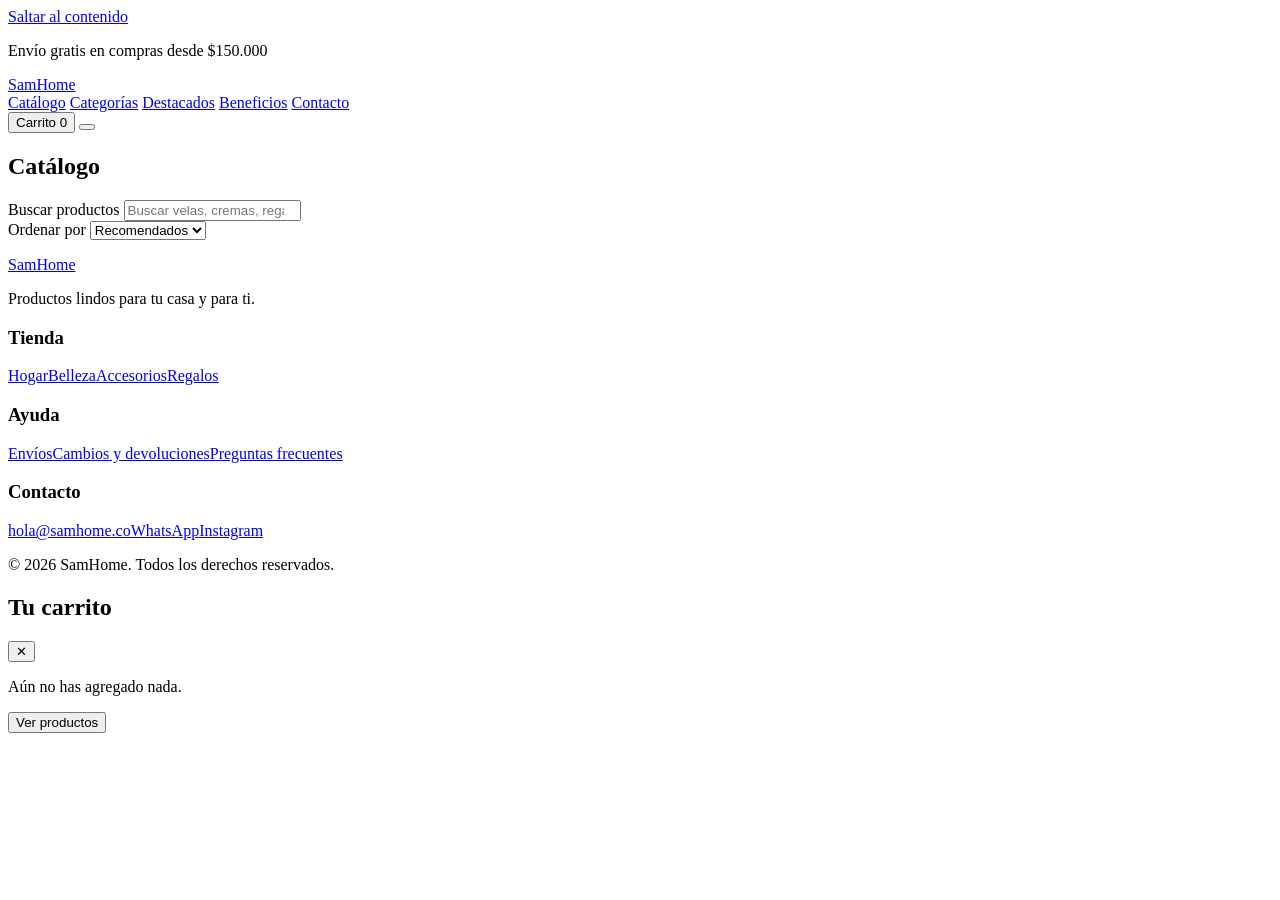
==== commit 493b9f41: "Add files via upload" ====
--- a/catalogo.html
+++ b/catalogo.html
@@ -14,12 +14,12 @@
   <meta property="og:title" content="Catálogo · SamHome">
   <meta property="og:description" content="Mira todos los productos de SamHome: hogar, bienestar, belleza, accesorios y regalos. Busca, filtra y pide por WhatsApp.">
   <meta property="og:url" content="https://mangelcrak.github.io/catalogo.html">
-  <meta property="og:image" content="https://mangelcrak.github.io/img/compartir.jpg">
+  <meta property="og:image" content="https://mangelcrak.github.io/img/general/compartir.jpg">
   <meta name="twitter:card" content="summary_large_image">
   <link rel="preconnect" href="https://fonts.googleapis.com">
   <link rel="preconnect" href="https://fonts.gstatic.com" crossorigin>
   <link href="https://fonts.googleapis.com/css2?family=Bricolage+Grotesque:opsz,wght@12..96,500;12..96,700&family=DM+Sans:wght@400;500;700&display=swap" rel="stylesheet">
-  <link rel="stylesheet" href="styles.css">
+  <link rel="stylesheet" href="css/styles.css">
 </head>
 <body data-pagina="catalogo">
 <!--
@@ -144,10 +144,10 @@
   </aside>
 
   <!-- ⚠️ SCRIPTS: NO TOCAR NI CAMBIAR EL ORDEN. -->
-  <script src="productos.js"></script>
-  <script src="carrito.js"></script>
-  <script src="catalogo.js"></script>
-  <script src="menu.js"></script>
-  <script src="whatsapp.js"></script>
+  <script src="js/productos.js"></script>
+  <script src="js/carrito.js"></script>
+  <script src="js/catalogo.js"></script>
+  <script src="js/menu.js"></script>
+  <script src="js/whatsapp.js"></script>
 </body>
 </html>
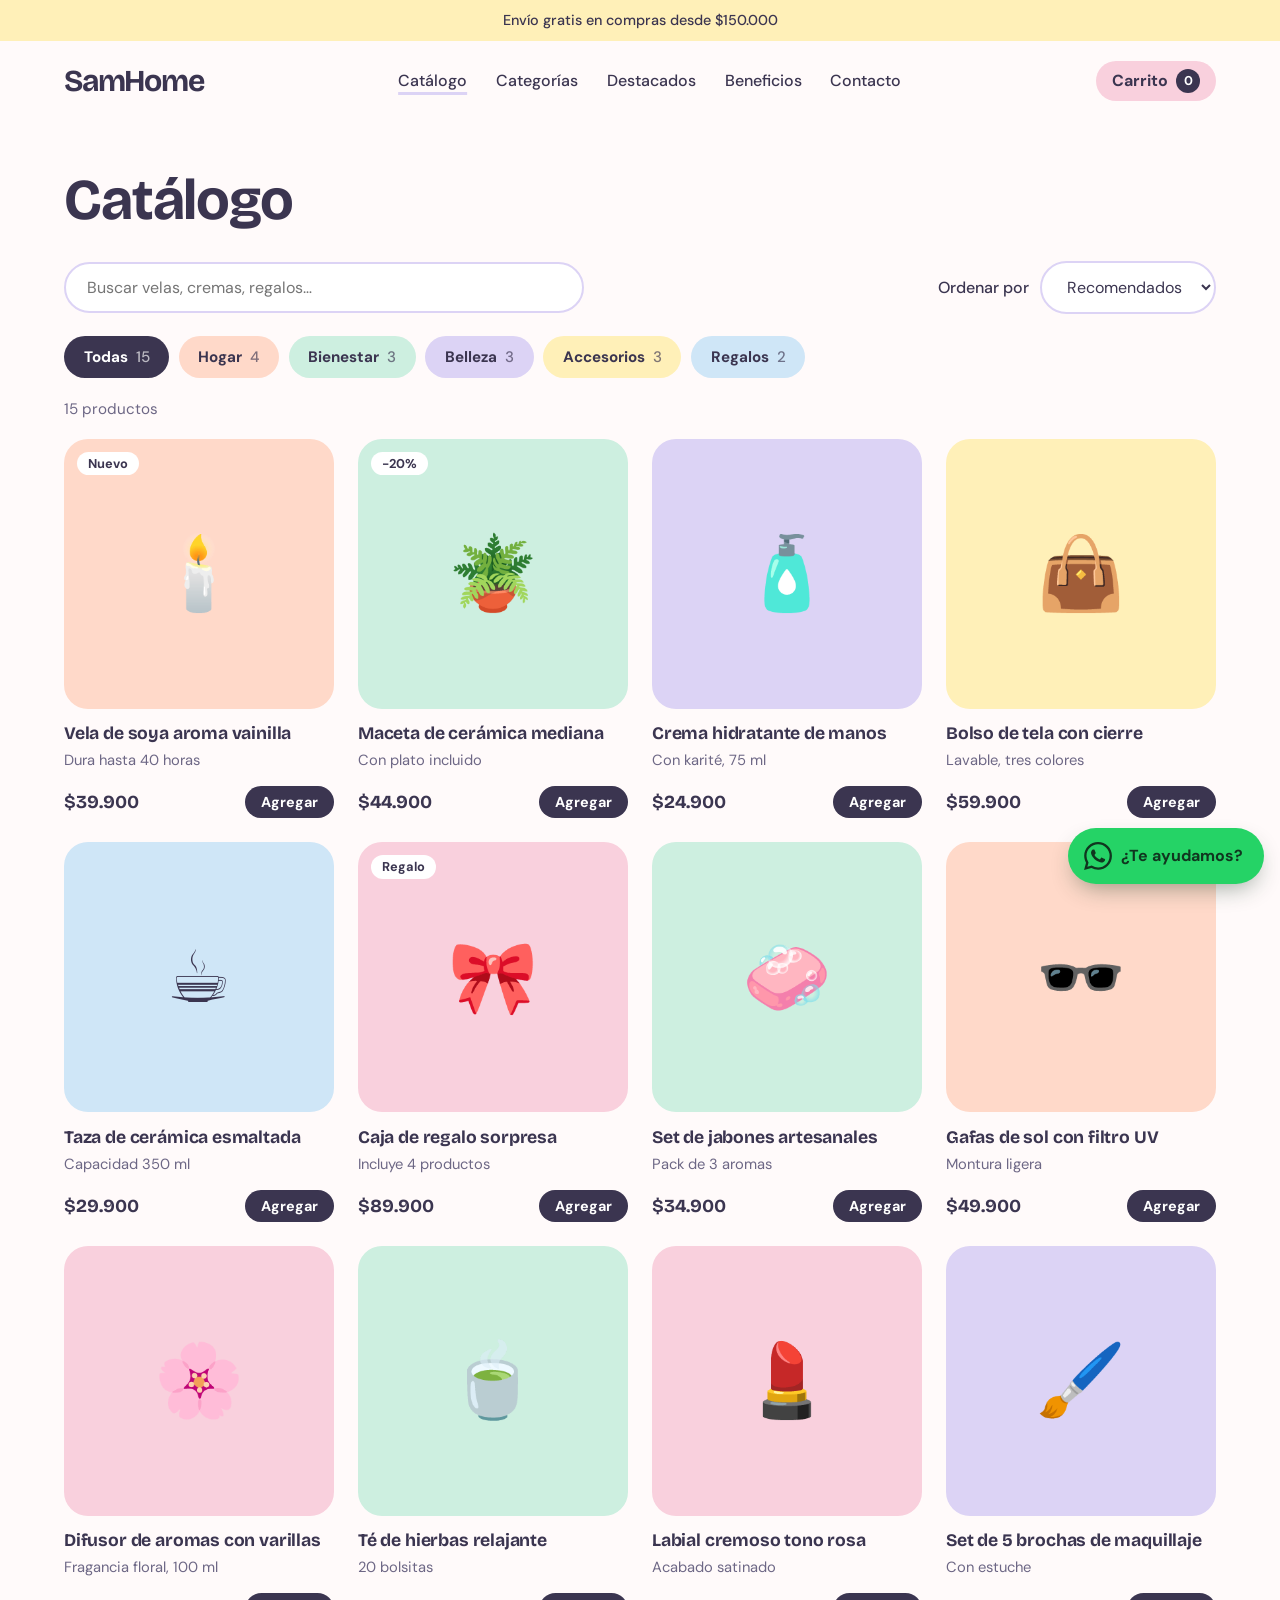
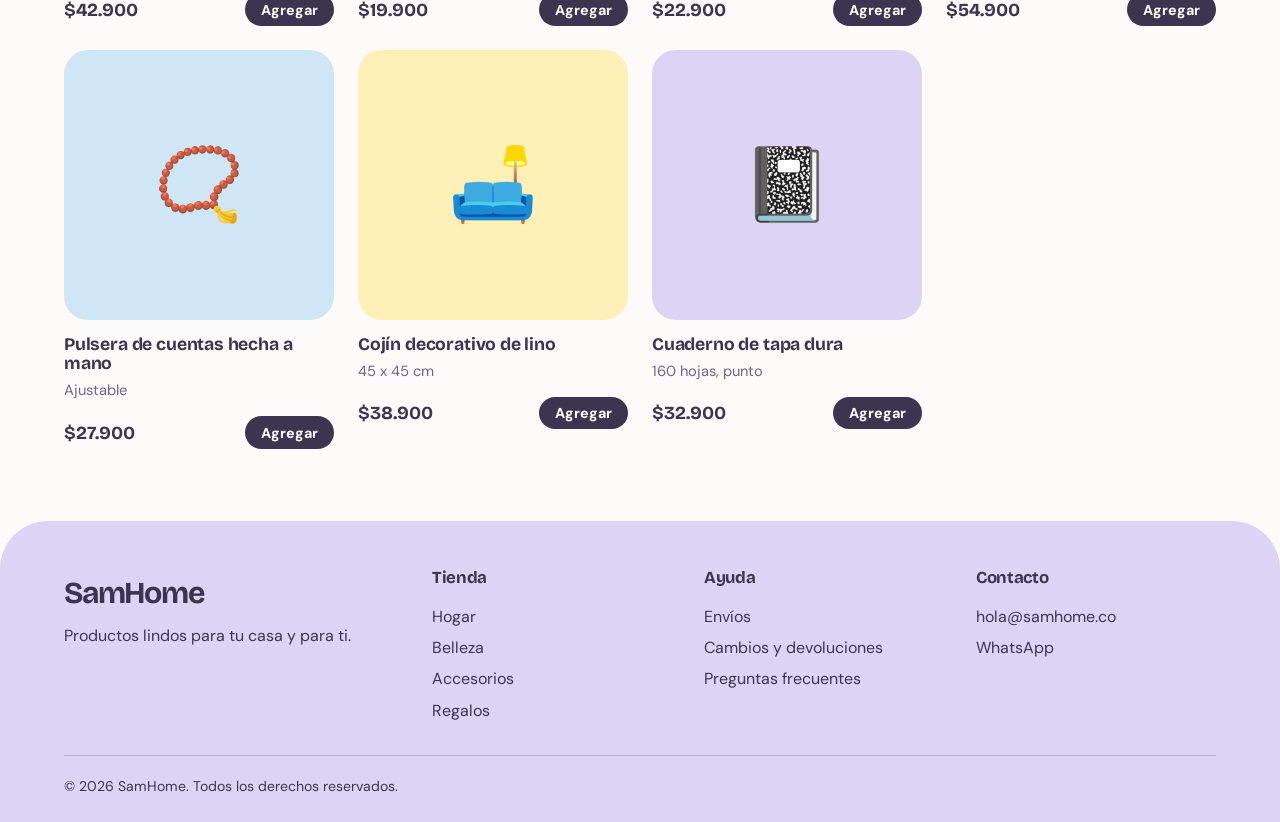
==== commit f51a9d5a: "Organizacion de archivos CSS y JavaScript" ====
--- a/catalogo.html
+++ b/catalogo.html
@@ -14,7 +14,7 @@
   <meta property="og:title" content="Catálogo · SamHome">
   <meta property="og:description" content="Mira todos los productos de SamHome: hogar, bienestar, belleza, accesorios y regalos. Busca, filtra y pide por WhatsApp.">
   <meta property="og:url" content="https://mangelcrak.github.io/catalogo.html">
-  <meta property="og:image" content="https://mangelcrak.github.io/img/general/compartir.jpg">
+  <meta property="og:image" content="https://mangelcrak.github.io/img/compartir.jpg">
   <meta name="twitter:card" content="summary_large_image">
   <link rel="preconnect" href="https://fonts.googleapis.com">
   <link rel="preconnect" href="https://fonts.gstatic.com" crossorigin>
@@ -145,9 +145,9 @@
 
   <!-- ⚠️ SCRIPTS: NO TOCAR NI CAMBIAR EL ORDEN. -->
   <script src="js/productos.js"></script>
-  <script src="js/carrito.js"></script>
-  <script src="js/catalogo.js"></script>
-  <script src="js/menu.js"></script>
-  <script src="js/whatsapp.js"></script>
+<script src="js/carrito.js"></script>
+<script src="js/catalogo.js"></script>
+<script src="js/menu.js"></script>
+<script src="js/whatsapp.js"></script>
 </body>
 </html>
--- a/css/styles.css
+++ b/css/styles.css
@@ -0,0 +1,471 @@
+/* ============================================================
+   🎨 GUÍA RÁPIDA DEL ESTILO
+   ✏️ Colores y tipografías: se cambian en el bloque :root de abajo.
+   🎚️ Para mostrar u ocultar bloques: usa los INTERRUPTORES que están
+      al final de este archivo.
+   ⚠️ No borres llaves { } ni punto y coma ; y cambia solo los valores.
+   ============================================================ */
+
+/* ===== Colores y tipografías =====
+   ✏️ Cambia los códigos de color (#xxxxxx) para cambiar toda la paleta.
+      Puedes elegir colores en https://htmlcolorcodes.com
+   ⚠️ No cambies los nombres (lo que va antes de los dos puntos). */
+:root {
+  --fondo: #fffafa;
+  --tinta: #3b3550;
+  --tinta-suave: #6d6785;
+  --durazno: #ffd9c9;
+  --menta: #cdefe0;
+  --lavanda: #dcd3f5;
+  --mantequilla: #fff0b8;
+  --cielo: #cfe6f7;
+  --rosa: #f9d0dd;
+  --radio: 24px;
+  --fuente-titulo: "Bricolage Grotesque", system-ui, sans-serif;
+  --fuente-texto: "DM Sans", system-ui, sans-serif;
+}
+
+*, *::before, *::after { box-sizing: border-box; }
+html { scroll-behavior: smooth; }
+body {
+  margin: 0;
+  background: var(--fondo);
+  color: var(--tinta);
+  font-family: var(--fuente-texto);
+  font-size: 1rem;
+  line-height: 1.6;
+}
+h1, h2, h3 { font-family: var(--fuente-titulo); line-height: 1.1; margin: 0; letter-spacing: -0.02em; }
+p { margin: 0; }
+a { color: inherit; }
+:focus-visible { outline: 3px solid var(--tinta); outline-offset: 3px; border-radius: 8px; }
+.sr { position: absolute; width: 1px; height: 1px; overflow: hidden; clip: rect(0 0 0 0); }
+
+/* Tonos reutilizables */
+.tono-durazno { background: var(--durazno); }
+.tono-menta { background: var(--menta); }
+.tono-lavanda { background: var(--lavanda); }
+.tono-mantequilla { background: var(--mantequilla); }
+.tono-cielo { background: var(--cielo); }
+.tono-rosa { background: var(--rosa); }
+
+/* ===== Botones ===== */
+.boton {
+  display: inline-block;
+  padding: 0.85rem 1.6rem;
+  border: 0;
+  border-radius: 999px;
+  background: var(--tinta);
+  color: #fff;
+  font: 700 1rem var(--fuente-texto);
+  text-decoration: none;
+  cursor: pointer;
+  transition: transform 0.15s ease, background 0.15s ease;
+}
+.boton:hover { background: #2b2640; transform: translateY(-2px); }
+.boton--suave { background: var(--lavanda); color: var(--tinta); }
+.boton--suave:hover { background: #cfc3f0; }
+.boton--mini { padding: 0.45rem 1rem; font-size: 0.9rem; }
+
+/* ===== Aviso y cabecera ===== */
+.aviso {
+  background: var(--mantequilla);
+  text-align: center;
+  padding: 0.55rem 1rem;
+  font-size: 0.9rem;
+  font-weight: 500;
+}
+.cabecera {
+  position: sticky; top: 0; z-index: 10;
+  display: flex; align-items: center; justify-content: space-between; gap: 1rem;
+  padding: 1rem clamp(1rem, 5vw, 4rem);
+  background: rgba(255, 250, 250, 0.92);
+  backdrop-filter: blur(8px);
+}
+.logo {
+  font-family: var(--fuente-titulo);
+  font-weight: 700;
+  font-size: 1.9rem;
+  letter-spacing: -0.04em;
+  text-decoration: none;
+}
+.menu { display: flex; gap: 1.8rem; }
+.menu a { text-decoration: none; font-weight: 500; }
+.menu a:hover { text-decoration: underline; text-underline-offset: 6px; }
+.carrito {
+  display: inline-flex; align-items: center; gap: 0.5rem;
+  padding: 0.5rem 1rem;
+  background: var(--rosa);
+  border-radius: 999px;
+  font-weight: 700; text-decoration: none;
+}
+.carrito span {
+  display: grid; place-items: center;
+  min-width: 1.5rem; height: 1.5rem;
+  background: var(--tinta); color: #fff;
+  border-radius: 999px; font-size: 0.8rem;
+}
+
+/* ===== Hero ===== */
+.hero {
+  display: grid;
+  grid-template-columns: 1.1fr 1fr;
+  align-items: center;
+  gap: 3rem;
+  padding: clamp(2rem, 6vw, 5rem) clamp(1rem, 5vw, 4rem);
+}
+.hero h1 { font-size: clamp(2.4rem, 5.5vw, 4.4rem); max-width: 14ch; }
+.hero__texto p { margin: 1.4rem 0 2rem; max-width: 46ch; font-size: 1.15rem; color: var(--tinta-suave); }
+.hero__acciones { display: flex; flex-wrap: wrap; gap: 0.8rem; }
+
+.hero__collage {
+  position: relative;
+  aspect-ratio: 1 / 1;
+  max-width: 520px;
+  width: 100%;
+  justify-self: center;
+}
+.forma {
+  position: absolute;
+  display: grid; place-items: center;
+  font-size: clamp(3rem, 8vw, 5.5rem);
+}
+.forma--1 { inset: 0 38% 38% 0; background: var(--durazno); border-radius: 50% 50% 50% 12%; }
+.forma--2 { inset: 8% 0 50% 54%; background: var(--lavanda); border-radius: 999px; }
+.forma--3 { inset: 46% 30% 0 0; background: var(--menta); border-radius: 12% 50% 50% 50%; }
+.forma--4 { inset: 56% 0 0 72%; background: var(--mantequilla); border-radius: 50%; font-size: clamp(2rem, 5vw, 3.4rem); }
+
+/* ===== Secciones ===== */
+.seccion { padding: clamp(2.5rem, 6vw, 4.5rem) clamp(1rem, 5vw, 4rem); }
+.seccion h2 { font-size: clamp(1.7rem, 3.5vw, 2.5rem); }
+.seccion__cabecera {
+  display: flex; align-items: end; justify-content: space-between; gap: 1rem; flex-wrap: wrap;
+  margin-bottom: 2rem;
+}
+.enlace { font-weight: 700; text-underline-offset: 5px; }
+
+/* Categorías */
+.categorias {
+  display: grid;
+  grid-template-columns: repeat(5, 1fr);
+  gap: 1rem;
+  margin-top: 2rem;
+}
+.cat {
+  display: flex; flex-direction: column; justify-content: space-between;
+  min-height: 170px;
+  padding: 1.2rem;
+  border-radius: var(--radio);
+  text-decoration: none;
+  font: 700 1.25rem var(--fuente-titulo);
+  transition: transform 0.2s ease;
+}
+.cat span { font-size: 2.4rem; }
+.cat:hover { transform: translateY(-6px) rotate(-1deg); }
+.cat--durazno { background: var(--durazno); border-radius: 60px 24px 24px 24px; }
+.cat--menta { background: var(--menta); border-radius: 24px 60px 24px 24px; }
+.cat--lavanda { background: var(--lavanda); border-radius: 24px 24px 60px 24px; }
+.cat--mantequilla { background: var(--mantequilla); border-radius: 24px 24px 24px 60px; }
+.cat--cielo { background: var(--cielo); border-radius: 60px 24px 60px 24px; }
+
+/* Productos */
+.productos {
+  display: grid;
+  grid-template-columns: repeat(4, 1fr);
+  gap: 1.5rem;
+}
+.producto {
+  display: flex; flex-direction: column; gap: 0.35rem;
+}
+.producto__img {
+  position: relative;
+  display: grid; place-items: center;
+  aspect-ratio: 1 / 1;
+  margin-bottom: 0.6rem;
+  border-radius: var(--radio);
+  font-size: 4.5rem;
+  overflow: hidden;
+}
+.etiqueta {
+  position: absolute; top: 0.8rem; left: 0.8rem;
+  padding: 0.2rem 0.7rem;
+  background: #fff; color: var(--tinta);
+  border-radius: 999px;
+  font: 700 0.8rem var(--fuente-texto);
+}
+.producto h3 { font-size: 1.1rem; letter-spacing: -0.01em; }
+.producto__desc { color: var(--tinta-suave); font-size: 0.92rem; }
+.producto__pie {
+  display: flex; align-items: center; justify-content: space-between;
+  margin-top: 0.5rem;
+}
+.producto__pie strong { font: 700 1.15rem var(--fuente-titulo); }
+
+/* Beneficios */
+.beneficios ul {
+  list-style: none; padding: 0; margin: 2rem 0 0;
+  display: grid; grid-template-columns: repeat(4, 1fr); gap: 1rem;
+}
+.beneficios li { padding: 1.6rem; border-radius: var(--radio); }
+.beneficios h3 { font-size: 1.2rem; margin-bottom: 0.5rem; }
+.beneficios p { font-size: 0.95rem; }
+
+/* Boletín */
+.boletin {
+  display: grid; grid-template-columns: 1fr 1fr; align-items: center; gap: 2rem;
+  margin: 1rem clamp(1rem, 5vw, 4rem) 4rem;
+  padding: clamp(2rem, 5vw, 3.5rem);
+  background: var(--rosa);
+  border-radius: 48px;
+}
+.boletin h2 { font-size: clamp(1.6rem, 3.2vw, 2.3rem); }
+.boletin p { margin-top: 0.6rem; }
+.boletin__form { display: flex; flex-wrap: wrap; gap: 0.7rem; }
+.boletin__form input {
+  flex: 1 1 220px;
+  padding: 0.85rem 1.2rem;
+  border: 2px solid transparent;
+  border-radius: 999px;
+  background: #fff;
+  font: 400 1rem var(--fuente-texto);
+  color: var(--tinta);
+}
+.boletin__form input:focus { outline: none; border-color: var(--tinta); }
+
+/* ===== Pie ===== */
+.pie {
+  display: grid; grid-template-columns: 1.4fr 1fr 1fr 1fr; gap: 2rem;
+  padding: 3rem clamp(1rem, 5vw, 4rem) 1.5rem;
+  background: var(--lavanda);
+  border-radius: 48px 48px 0 0;
+}
+.pie h3 { font-size: 1.05rem; margin-bottom: 0.7rem; }
+.pie div { display: flex; flex-direction: column; gap: 0.35rem; }
+.pie a { text-decoration: none; }
+.pie a:not(.logo):hover { text-decoration: underline; text-underline-offset: 4px; }
+.pie__legal { grid-column: 1 / -1; padding-top: 1.2rem; border-top: 1px solid rgba(59, 53, 80, 0.2); font-size: 0.88rem; }
+
+/* ===== Responsive ===== */
+@media (max-width: 960px) {
+  .hero { grid-template-columns: 1fr; }
+  .categorias { grid-template-columns: repeat(3, 1fr); }
+  .productos, .beneficios ul { grid-template-columns: repeat(2, 1fr); }
+  .boletin { grid-template-columns: 1fr; }
+  .pie { grid-template-columns: 1fr 1fr; }
+}
+@media (max-width: 640px) {
+  .categorias { grid-template-columns: repeat(2, 1fr); }
+  .productos { gap: 1rem; }
+  .producto__img { font-size: 3.2rem; }
+  .producto__pie { flex-direction: column; align-items: flex-start; gap: 0.5rem; }
+  .beneficios ul { grid-template-columns: 1fr; }
+  .boletin { border-radius: 32px; }
+}
+@media (prefers-reduced-motion: reduce) {
+  html { scroll-behavior: auto; }
+  * { transition: none !important; }
+}
+
+/* ===== Carrito (panel lateral) ===== */
+button.carrito { border: 0; font-family: var(--fuente-texto); font-size: 1rem; color: var(--tinta); cursor: pointer; }
+.producto__img img { width: 100%; height: 100%; object-fit: cover; }
+body.sin-scroll { overflow: hidden; }
+
+.overlay {
+  position: fixed; inset: 0; z-index: 20;
+  background: rgba(59, 53, 80, 0.35);
+  opacity: 0; visibility: hidden;
+  transition: opacity 0.25s ease, visibility 0.25s;
+}
+.overlay.abierto { opacity: 1; visibility: visible; }
+
+.drawer {
+  position: fixed; top: 0; right: 0; bottom: 0; z-index: 30;
+  display: flex; flex-direction: column;
+  width: min(440px, 100%);
+  background: var(--fondo);
+  border-radius: 32px 0 0 32px;
+  transform: translateX(100%); visibility: hidden;
+  transition: transform 0.3s ease, visibility 0.3s;
+}
+.drawer.abierto { transform: none; visibility: visible; }
+.drawer__cab { display: flex; justify-content: space-between; align-items: center; padding: 1.4rem 1.5rem 1rem; }
+.drawer__cab h2 { font-size: 1.6rem; }
+.drawer__cerrar {
+  width: 2.5rem; height: 2.5rem; border: 0; border-radius: 50%;
+  background: var(--lavanda); color: var(--tinta); font-size: 1rem; cursor: pointer;
+}
+.drawer__cuerpo { flex: 1; overflow-y: auto; padding: 0 1.5rem; }
+.vacio { display: grid; justify-items: start; gap: 1rem; padding: 1rem 0; color: var(--tinta-suave); }
+.items { list-style: none; margin: 0; padding: 0; display: grid; gap: 1rem; }
+.linea { display: grid; grid-template-columns: 64px 1fr auto; gap: 0.9rem; align-items: start; }
+.linea__img { display: grid; place-items: center; width: 64px; height: 64px; border-radius: 16px; font-size: 2rem; }
+.linea__info { display: grid; gap: 0.15rem; font-size: 0.95rem; }
+.linea__info span { color: var(--tinta-suave); }
+.linea__sub { font-weight: 700; }
+.cantidad { display: inline-flex; align-items: center; gap: 0.6rem; margin-top: 0.3rem; }
+.cantidad button {
+  width: 1.9rem; height: 1.9rem; border: 0; border-radius: 50%;
+  background: var(--menta); color: var(--tinta); font-size: 1.1rem; cursor: pointer;
+}
+.cantidad output { min-width: 1.2rem; text-align: center; font-weight: 700; }
+
+.drawer__pie {
+  display: grid; gap: 0.35rem;
+  padding: 1.2rem 1.5rem 1.5rem;
+  background: var(--rosa);
+  border-radius: 28px 0 0 0;
+}
+.drawer__pie[hidden], .vacio[hidden] { display: none; }
+.total { display: flex; justify-content: space-between; align-items: baseline; margin-bottom: 0.4rem; }
+.total strong { font: 700 1.6rem var(--fuente-titulo); }
+.drawer__pie label { font-size: 0.88rem; font-weight: 500; }
+.drawer__pie input {
+  padding: 0.65rem 1rem; margin-bottom: 0.4rem;
+  border: 2px solid transparent; border-radius: 14px;
+  background: #fff; color: var(--tinta); font: 400 1rem var(--fuente-texto);
+}
+.drawer__pie input:focus { outline: none; border-color: var(--tinta); }
+.boton--wa { margin-top: 0.4rem; background: #25d366; color: #10361f; }
+.boton--wa:hover { background: #1fbd5b; }
+.nota { font-size: 0.82rem; color: var(--tinta-suave); text-align: center; }
+
+/* ===== Catálogo ===== */
+.menu a[aria-current="page"] { text-decoration: underline; text-underline-offset: 6px; text-decoration-thickness: 3px; text-decoration-color: var(--lavanda); }
+.catalogo { padding-top: clamp(1.5rem, 4vw, 3rem); }
+.catalogo__titulo { font-size: clamp(2.2rem, 5vw, 3.6rem); margin-bottom: 1.8rem; }
+.herramientas { display: flex; flex-wrap: wrap; gap: 1rem; align-items: center; justify-content: space-between; }
+.buscador { flex: 1 1 280px; max-width: 520px; }
+.buscador input, .orden select {
+  width: 100%;
+  padding: 0.8rem 1.3rem;
+  border: 2px solid var(--lavanda);
+  border-radius: 999px;
+  background: #fff;
+  color: var(--tinta);
+  font: 400 1rem var(--fuente-texto);
+}
+.buscador input:focus, .orden select:focus { outline: none; border-color: var(--tinta); }
+.orden { display: flex; align-items: center; gap: 0.7rem; font-weight: 500; }
+.orden select { width: auto; padding-right: 1rem; cursor: pointer; }
+.chips { display: flex; flex-wrap: wrap; gap: 0.6rem; margin: 1.4rem 0 1.2rem; }
+.chip {
+  padding: 0.55rem 1.1rem;
+  border: 2px solid transparent;
+  border-radius: 999px;
+  color: var(--tinta);
+  font: 700 0.95rem var(--fuente-texto);
+  cursor: pointer;
+  transition: transform 0.15s ease;
+}
+.chip span { margin-left: 0.25rem; opacity: 0.65; font-weight: 500; }
+.chip:hover { transform: translateY(-2px); }
+.chip[aria-pressed="true"] { background: var(--tinta); color: #fff; }
+.resultado { min-height: 1.6rem; margin-bottom: 1rem; color: var(--tinta-suave); font-size: 0.95rem; }
+.sin-resultados { display: grid; justify-items: start; gap: 0.8rem; padding: 2.5rem; background: var(--mantequilla); border-radius: var(--radio); }
+.sin-resultados[hidden], .productos[hidden] { display: none; }
+.sin-resultados h2 { font-size: 1.5rem; }
+@media (max-width: 640px) { .orden { width: 100%; } .orden select { flex: 1; } }
+
+/* ===== Accesibilidad: enlace para saltar al contenido ===== */
+.saltar {
+  position: absolute; left: 1rem; top: -4rem; z-index: 50;
+  padding: 0.6rem 1.1rem;
+  background: var(--tinta); color: #fff;
+  border-radius: 999px; font-weight: 700; text-decoration: none;
+}
+.saltar:focus { top: 1rem; }
+
+/* ===== Menú hamburguesa ===== */
+.menu-btn {
+  display: none;
+  position: relative;
+  width: 2.75rem; height: 2.75rem;
+  border: 0; border-radius: 50%;
+  background: var(--lavanda);
+  cursor: pointer;
+}
+.menu-btn span, .menu-btn span::before, .menu-btn span::after {
+  position: absolute;
+  width: 20px; height: 2px;
+  background: var(--tinta);
+  border-radius: 2px;
+  transition: transform 0.2s ease, background 0.2s ease;
+}
+.menu-btn span { top: 50%; left: 50%; margin: -1px 0 0 -10px; }
+.menu-btn span::before, .menu-btn span::after { content: ""; left: 0; }
+.menu-btn span::before { top: -6px; }
+.menu-btn span::after { top: 6px; }
+.menu-btn[aria-expanded="true"] span { background: transparent; }
+.menu-btn[aria-expanded="true"] span::before { transform: translateY(6px) rotate(45deg); }
+.menu-btn[aria-expanded="true"] span::after { transform: translateY(-6px) rotate(-45deg); }
+
+@media (max-width: 760px) {
+  .menu-btn { display: inline-block; }
+  .carrito { margin-left: auto; }
+  .menu {
+    position: absolute; top: 100%; left: 0; right: 0;
+    flex-direction: column; gap: 0;
+    padding: 0.4rem clamp(1rem, 5vw, 4rem) 1.2rem;
+    background: var(--fondo);
+    border-radius: 0 0 28px 28px;
+    box-shadow: 0 18px 30px -18px rgba(59, 53, 80, 0.35);
+    opacity: 0; visibility: hidden; transform: translateY(-8px);
+    transition: opacity 0.2s ease, transform 0.2s ease, visibility 0.2s;
+  }
+  .menu.abierto { opacity: 1; visibility: visible; transform: none; }
+  .menu a { padding: 0.9rem 0; border-bottom: 1px solid var(--lavanda); font-size: 1.15rem; }
+  .menu a:last-child { border-bottom: 0; }
+}
+
+/* ===== Botón flotante de WhatsApp ===== */
+.wa-flotante {
+  position: fixed;
+  right: max(1rem, env(safe-area-inset-right));
+  bottom: max(1rem, env(safe-area-inset-bottom));
+  z-index: 15;
+  display: inline-flex; align-items: center; gap: 0.6rem;
+  height: 3.5rem; padding: 0 1.3rem 0 1rem;
+  background: #25d366; color: #10361f;
+  border-radius: 999px;
+  box-shadow: 0 10px 24px -8px rgba(16, 54, 31, 0.45);
+  font-weight: 700; text-decoration: none;
+  transition: transform 0.15s ease, background 0.15s ease;
+}
+.wa-flotante:hover { background: #1fbd5b; transform: translateY(-3px); }
+body.sin-scroll .wa-flotante { display: none; }
+@media (max-width: 640px) {
+  .wa-flotante { width: 3.5rem; padding: 0; justify-content: center; }
+  .wa-flotante span { display: none; }
+}
+
+
+/* ============================================================
+   🎚️ INTERRUPTORES DE VISIBILIDAD (seguros, no rompen nada)
+   Para OCULTAR algo: en la línea que tiene la regla, quita el
+   símbolo de comentario del comienzo (barra y asterisco) y el
+   del final (asterisco y barra). Deja solo la regla, por ejemplo:
+   .aviso { display: none; }
+   Para mostrarlo de nuevo, vuelve a ponerlos.
+   ============================================================ */
+
+/* Oculta la barra superior de envío gratis */
+/* .aviso { display: none; } */
+
+/* Oculta los emojis de la portada */
+/* .hero__collage { display: none; } .hero { grid-template-columns: 1fr; } */
+
+/* Oculta la sección de categorías */
+/* #categorias { display: none; } */
+
+/* Oculta los productos destacados del inicio */
+/* #destacados { display: none; } */
+
+/* Oculta los beneficios de comprar */
+/* .beneficios { display: none; } */
+
+/* Oculta la suscripción por correo */
+/* .boletin { display: none; } */
+
+/* Oculta el botón flotante de WhatsApp */
+/* .wa-flotante { display: none; } */
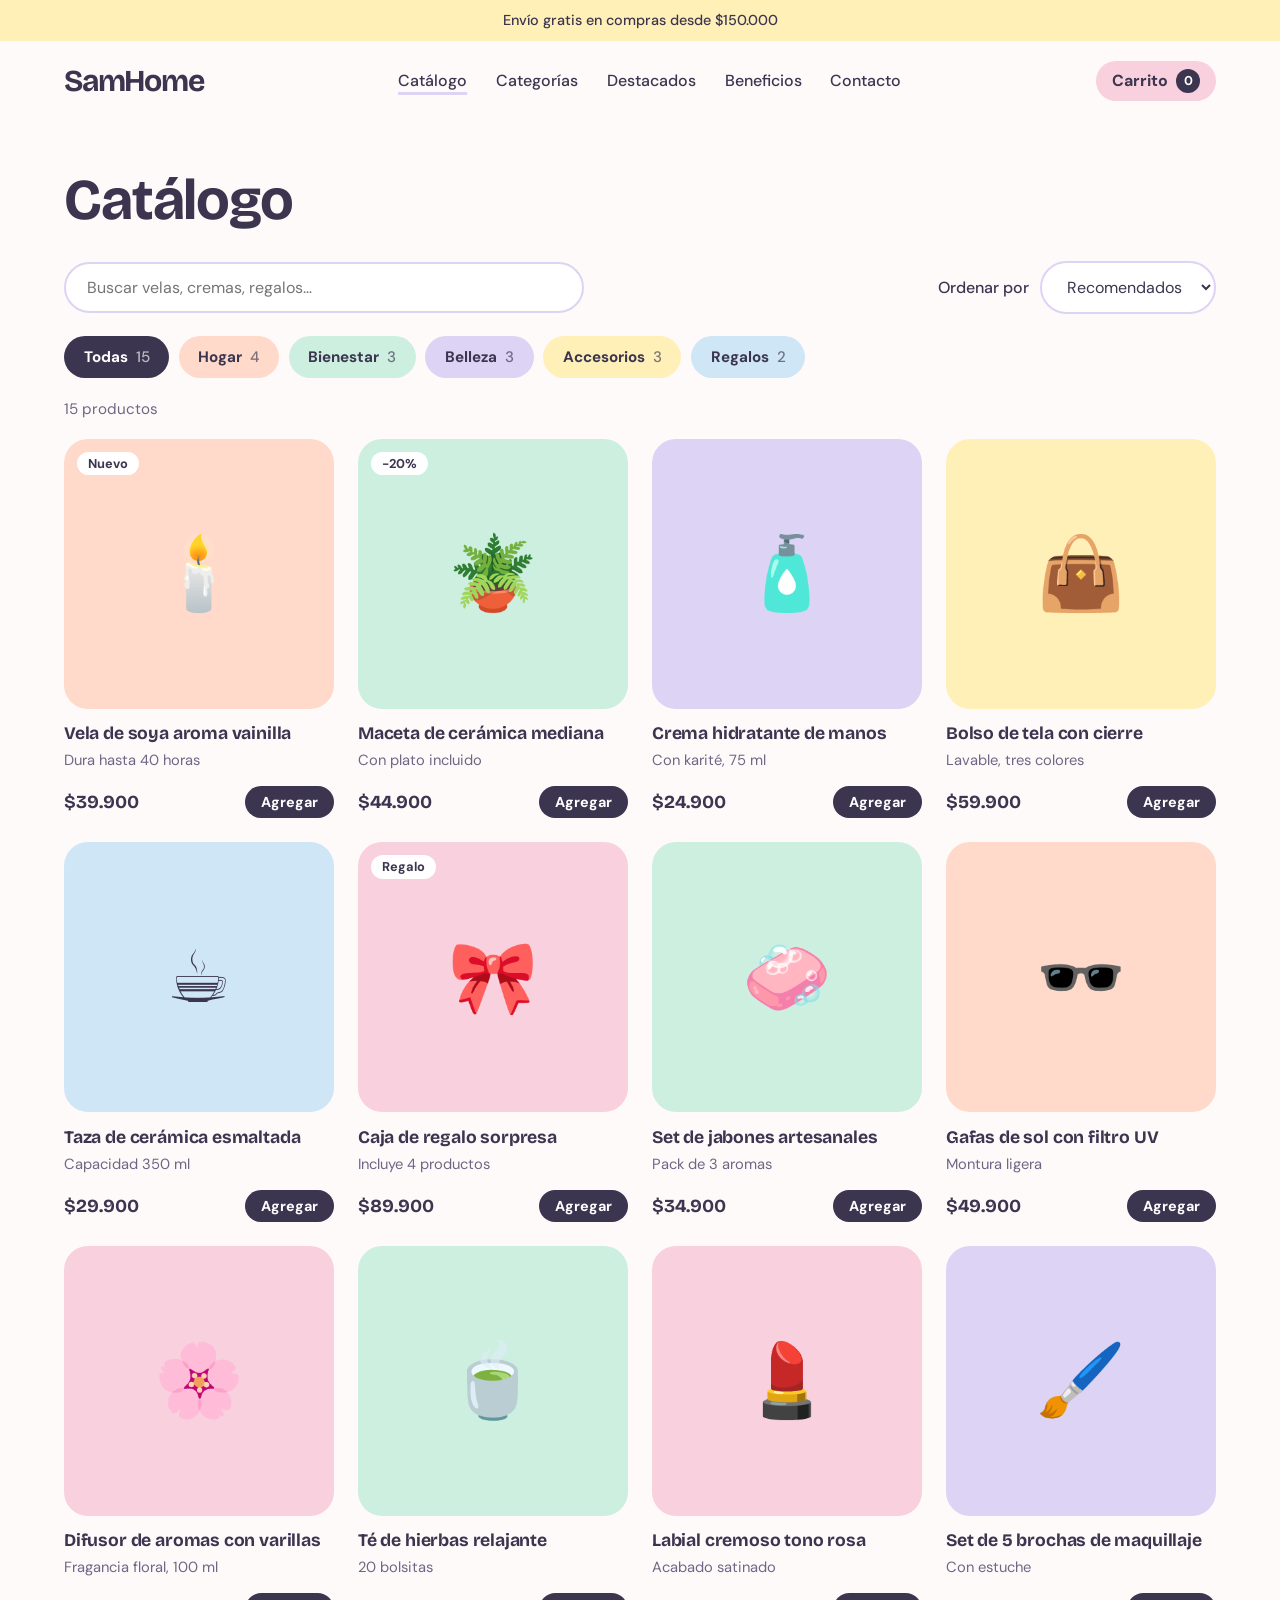
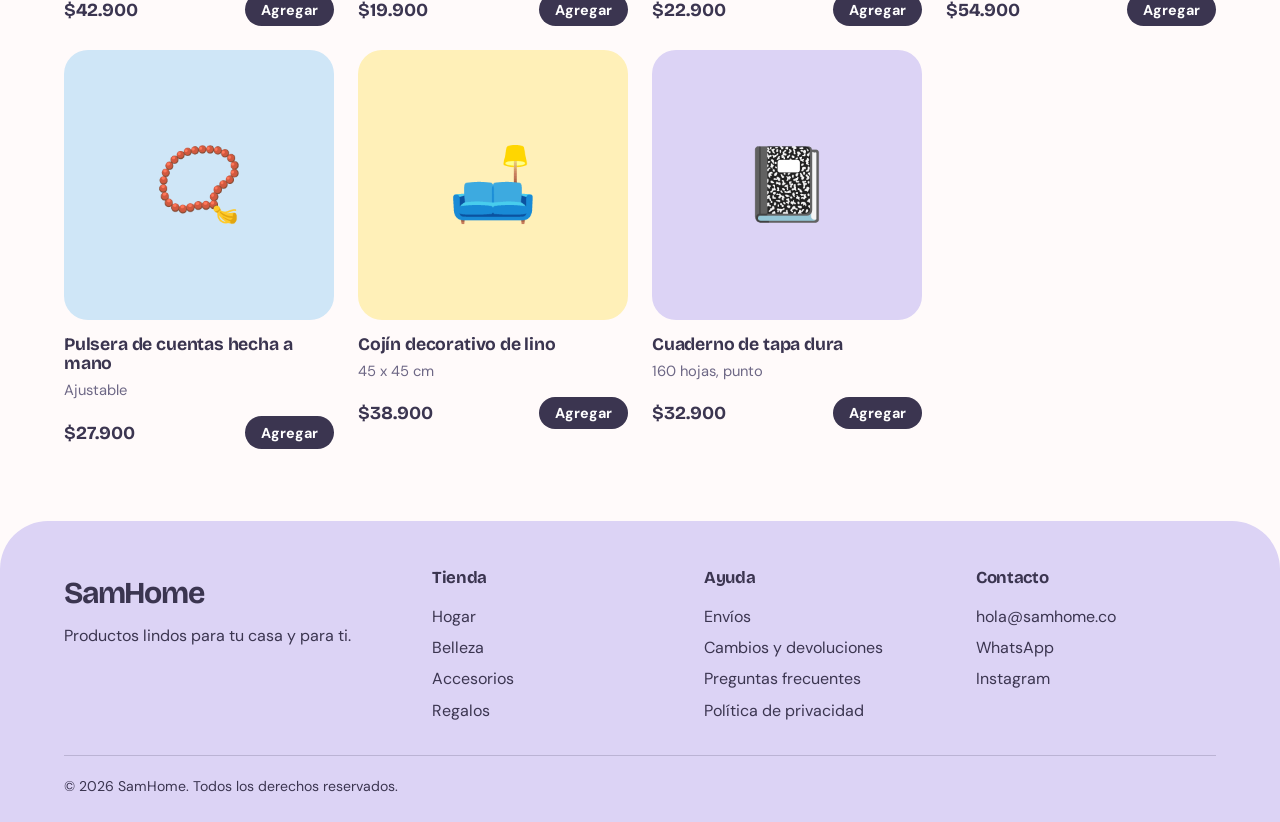
==== commit 5cada698: "actualizacion y creacion de diferentes archivos como el 404, cambios, preguntas frecuentes y privaci" ====
--- a/catalogo.html
+++ b/catalogo.html
@@ -14,7 +14,7 @@
   <meta property="og:title" content="Catálogo · SamHome">
   <meta property="og:description" content="Mira todos los productos de SamHome: hogar, bienestar, belleza, accesorios y regalos. Busca, filtra y pide por WhatsApp.">
   <meta property="og:url" content="https://mangelcrak.github.io/catalogo.html">
-  <meta property="og:image" content="https://mangelcrak.github.io/img/compartir.jpg">
+  <meta property="og:image" content="https://mangelcrak.github.io/img/general/compartir.jpg">
   <meta name="twitter:card" content="summary_large_image">
   <link rel="preconnect" href="https://fonts.googleapis.com">
   <link rel="preconnect" href="https://fonts.gstatic.com" crossorigin>
@@ -40,7 +40,7 @@
   <noscript><p class="aviso">Para ver los productos y comprar necesitas activar JavaScript en tu navegador.</p></noscript>
 
   <!-- ✏️ BARRA SUPERIOR (se puede editar y se puede ocultar completa). -->
-  <p class="aviso">Envío gratis en compras desde $150.000</p>
+  <p class="aviso" data-aviso>Envío gratis en compras desde $150.000</p>
 
   <!-- ⚠️ CABECERA: puedes cambiar el texto de los enlaces del menú.
        NO la ocultes ni cambies los id, el botón del carrito ni el botón del menú móvil. -->
@@ -83,7 +83,7 @@
       <div class="chips" id="chips" role="group" aria-label="Filtrar por categoría"></div>
 
       <p class="resultado" id="resultado" aria-live="polite"></p>
-      <div class="productos" id="productos"></div>
+      <div class="productos" id="productos"><p class="cargando">Cargando productos…</p></div>
 
       <div class="sin-resultados" id="sin-resultados" hidden>
         <h2>No encontramos productos con esa búsqueda</h2>
@@ -105,7 +105,7 @@
     </div>
     <div>
       <h3>Ayuda</h3>
-      <a href="#">Envíos</a><a href="#">Cambios y devoluciones</a><a href="#">Preguntas frecuentes</a>
+      <a href="envios.html">Envíos</a><a href="cambios.html">Cambios y devoluciones</a><a href="preguntas-frecuentes.html">Preguntas frecuentes</a><a href="privacidad.html">Política de privacidad</a>
     </div>
     <div>
       <h3>Contacto</h3>
@@ -131,6 +131,8 @@
     </div>
 
     <form class="drawer__pie" id="pedido" hidden>
+      <p class="envio" id="envio" hidden></p>
+      <p class="envio" id="envio" hidden></p>
       <p class="total"><span>Total</span><strong id="total">$0</strong></p>
       <label for="nombre">Tu nombre</label>
       <input id="nombre" required autocomplete="name">
@@ -145,9 +147,9 @@
 
   <!-- ⚠️ SCRIPTS: NO TOCAR NI CAMBIAR EL ORDEN. -->
   <script src="js/productos.js"></script>
-<script src="js/carrito.js"></script>
-<script src="js/catalogo.js"></script>
-<script src="js/menu.js"></script>
-<script src="js/whatsapp.js"></script>
+  <script src="js/carrito.js"></script>
+  <script src="js/catalogo.js"></script>
+  <script src="js/menu.js"></script>
+  <script src="js/ajustes.js"></script>
 </body>
 </html>
--- a/css/styles.css
+++ b/css/styles.css
@@ -25,6 +25,7 @@
   --fuente-texto: "DM Sans", system-ui, sans-serif;
 }
 
+[hidden] { display: none !important; }
 *, *::before, *::after { box-sizing: border-box; }
 html { scroll-behavior: smooth; }
 body {
@@ -440,6 +441,122 @@
 }
 
 
+/* ===== Productos: opciones, agotado, envío ===== */
+.cargando { grid-column: 1 / -1; color: var(--tinta-suave); }
+.producto__op {
+  align-self: flex-start;
+  margin-top: 0.2rem; padding: 0.45rem 0.9rem;
+  border: 2px solid var(--lavanda); border-radius: 999px;
+  background: #fff; color: var(--tinta);
+  font: 400 0.95rem var(--fuente-texto);
+}
+.producto__op:focus { outline: none; border-color: var(--tinta); }
+.producto--agotado .producto__img { opacity: 0.55; }
+.etiqueta--agotado { background: var(--tinta); color: #fff; }
+.boton:disabled { background: var(--lavanda); color: var(--tinta-suave); cursor: not-allowed; transform: none; }
+.envio {
+  margin-bottom: 0.6rem; padding: 0.5rem 0.9rem;
+  background: var(--mantequilla); border-radius: 14px;
+  font-size: 0.9rem; font-weight: 500;
+}
+.boletin__estado { flex-basis: 100%; min-height: 1.4rem; font-weight: 500; }
+
+/* ===== Páginas de información ===== */
+.pagina { max-width: 860px; margin: 0 auto; }
+.pagina h1 { font-size: clamp(2.1rem, 5vw, 3.2rem); margin-bottom: 0.8rem; }
+.pagina__intro { max-width: 60ch; margin-bottom: 1.5rem; color: var(--tinta-suave); font-size: 1.15rem; }
+.texto h2 { margin: 2.2rem 0 0.6rem; font-size: 1.5rem; }
+.texto p, .texto li { max-width: 68ch; }
+.texto ol, .texto ul { display: grid; gap: 0.4rem; padding-left: 1.3rem; }
+.texto a { font-weight: 700; text-underline-offset: 4px; }
+.texto mark { padding: 0 0.3rem; background: var(--mantequilla); border-radius: 6px; }
+.faq { display: grid; gap: 0.8rem; margin-top: 1.5rem; }
+.faq details { padding: 0 1.3rem; background: #fff; border: 2px solid var(--lavanda); border-radius: 20px; }
+.faq details[open] { border-color: var(--tinta); }
+.faq summary {
+  display: flex; justify-content: space-between; gap: 1rem;
+  padding: 1.1rem 0; cursor: pointer; list-style: none;
+  font: 700 1.1rem var(--fuente-titulo);
+}
+.faq summary::-webkit-details-marker { display: none; }
+.faq summary::after { content: "+"; font-size: 1.5rem; line-height: 1; }
+.faq details[open] summary::after { content: "−"; }
+.faq details p { max-width: 65ch; padding-bottom: 1.1rem; color: var(--tinta-suave); }
+.ayuda-caja {
+  display: grid; justify-items: start; gap: 0.7rem;
+  margin-top: 3rem; padding: 2rem;
+  background: var(--menta); border-radius: 32px;
+}
+.ayuda-caja h2 { margin: 0; font-size: 1.6rem; }
+.pagina-404 {
+  display: grid; place-content: center; justify-items: center; gap: 1rem;
+  min-height: 70vh; padding: 2rem; text-align: center;
+}
+.pagina-404 h1 { font-size: clamp(4rem, 14vw, 8rem); }
+.pagina-404 div { display: flex; flex-wrap: wrap; gap: 0.8rem; justify-content: center; }
+
+/* ===== Ajustes generales ===== */
+[hidden] { display: none !important; }
+
+/* ===== Productos agotados, opciones y estados ===== */
+.producto--agotado .producto__img { opacity: 0.55; }
+.etiqueta--agotado { background: var(--tinta); color: #fff; }
+.boton:disabled { background: #d9d4e6; color: var(--tinta-suave); cursor: not-allowed; transform: none; }
+.producto__op {
+  padding: 0.45rem 0.9rem; margin-top: 0.2rem;
+  border: 2px solid var(--lavanda); border-radius: 999px;
+  background: #fff; color: var(--tinta); font: 400 0.92rem var(--fuente-texto);
+}
+.cargando { grid-column: 1 / -1; color: var(--tinta-suave); }
+.envio {
+  margin: 0 0 0.6rem; padding: 0.5rem 0.9rem;
+  background: var(--mantequilla); border-radius: 14px;
+  font-size: 0.9rem; font-weight: 500; text-align: center;
+}
+.boletin__estado { flex-basis: 100%; min-height: 1.4rem; font-size: 0.92rem; }
+
+/* ===== Páginas de información (FAQ, envíos, cambios, privacidad) ===== */
+.pagina { max-width: 820px; margin-inline: auto; }
+.pagina h1 { font-size: clamp(2.1rem, 5vw, 3.2rem); margin-bottom: 1rem; }
+.pagina h2 { font-size: 1.5rem; margin: 2.2rem 0 0.6rem; }
+.pagina p, .pagina li { color: var(--tinta); max-width: 68ch; }
+.pagina p { margin-bottom: 0.9rem; }
+.pagina ul, .pagina ol { padding-left: 1.3rem; margin: 0 0 1rem; }
+.pagina li { margin-bottom: 0.4rem; }
+.pagina a { text-underline-offset: 4px; font-weight: 500; }
+.pagina__intro { font-size: 1.15rem; color: var(--tinta-suave); margin-bottom: 1.6rem; }
+.pagina__fecha { font-size: 0.9rem; color: var(--tinta-suave); }
+.faq { display: grid; gap: 0.8rem; margin-top: 1.5rem; }
+.faq details { background: var(--lavanda); border-radius: 20px; padding: 0 1.3rem; }
+.faq details:nth-child(3n+2) { background: var(--menta); }
+.faq details:nth-child(3n+3) { background: var(--durazno); }
+.faq summary {
+  cursor: pointer; list-style: none; padding: 1.1rem 0;
+  font: 700 1.1rem var(--fuente-titulo); letter-spacing: -0.01em;
+  display: flex; justify-content: space-between; gap: 1rem; align-items: center;
+}
+.faq summary::-webkit-details-marker { display: none; }
+.faq summary::after { content: "+"; font-size: 1.5rem; line-height: 1; }
+.faq details[open] summary::after { content: "−"; }
+.faq details p { padding-bottom: 1.1rem; margin: 0; }
+.pasos { counter-reset: paso; list-style: none; padding: 0; display: grid; gap: 0.8rem; }
+.pasos li { counter-increment: paso; display: flex; gap: 1rem; align-items: flex-start; padding: 1rem 1.2rem; background: var(--menta); border-radius: 18px; margin: 0; }
+.pasos li::before {
+  content: counter(paso);
+  flex: none; display: grid; place-items: center;
+  width: 2rem; height: 2rem; border-radius: 50%;
+  background: var(--tinta); color: #fff; font-weight: 700;
+}
+.caja-ayuda {
+  display: grid; justify-items: start; gap: 0.8rem;
+  margin-top: 2.5rem; padding: 1.8rem 2rem;
+  background: var(--rosa); border-radius: 28px;
+}
+.caja-ayuda h2 { margin: 0; font-size: 1.4rem; }
+.caja-ayuda p { margin: 0; }
+.perdido { text-align: center; padding-block: 5rem; }
+.perdido .hero__acciones { justify-content: center; margin-top: 1.5rem; }
+
 /* ============================================================
    🎚️ INTERRUPTORES DE VISIBILIDAD (seguros, no rompen nada)
    Para OCULTAR algo: en la línea que tiene la regla, quita el
